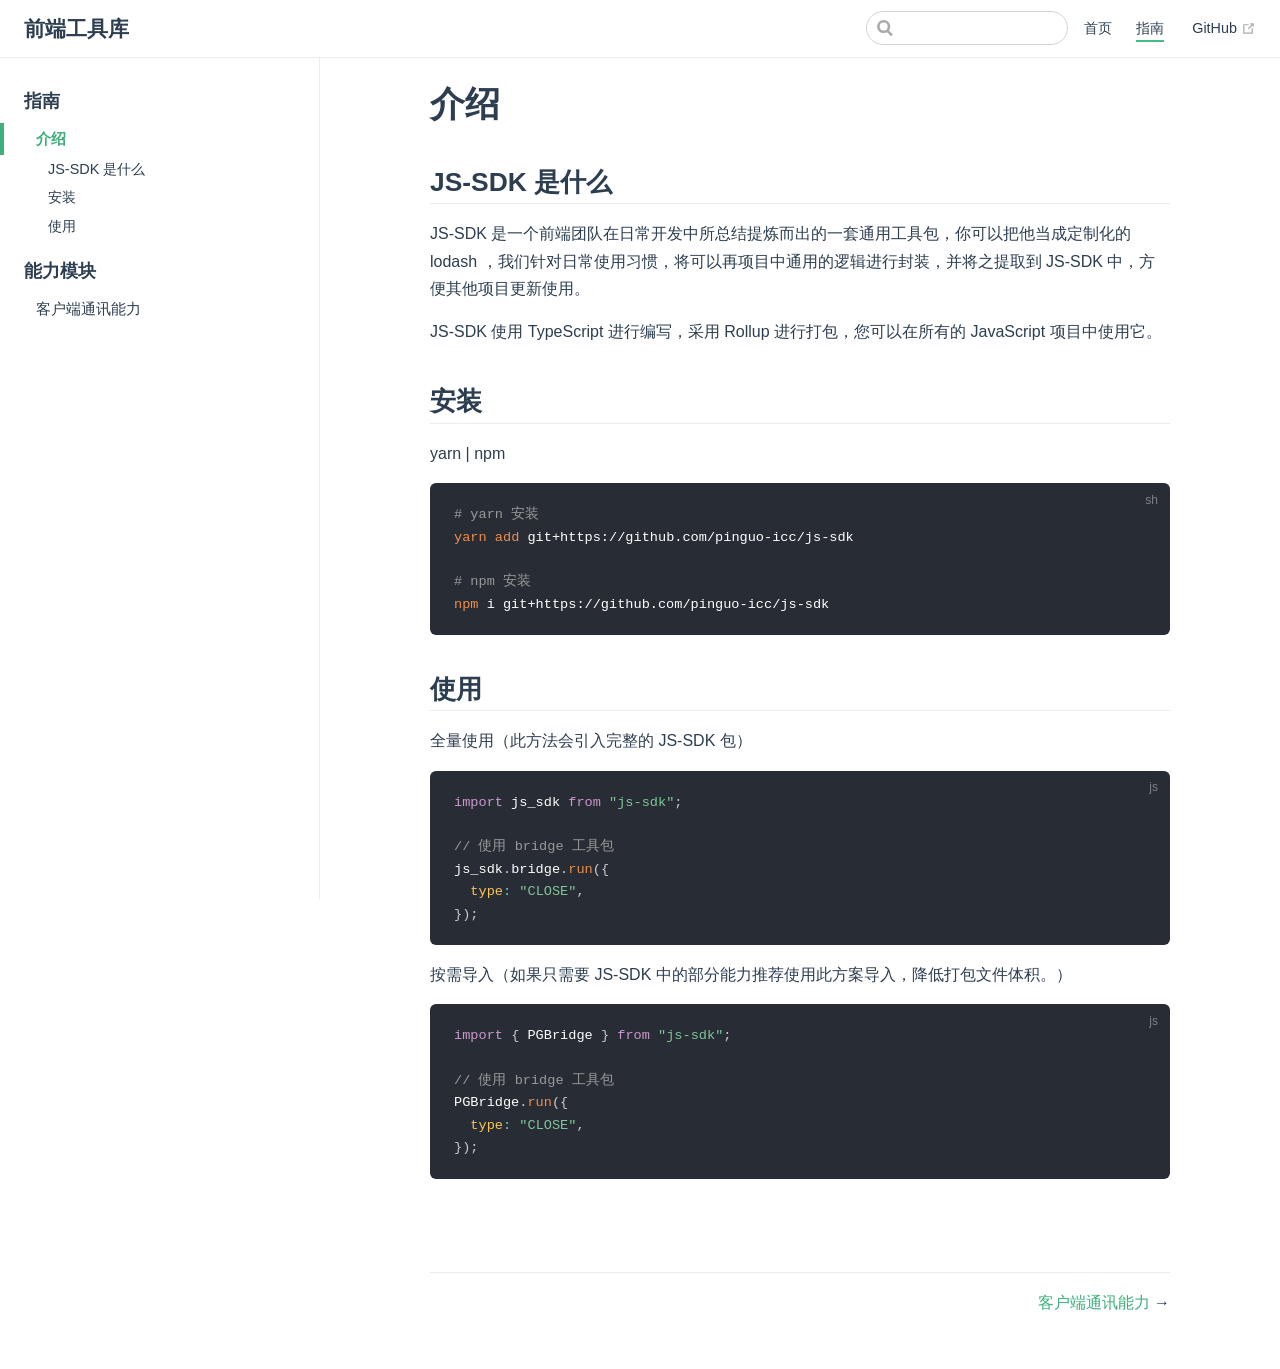
==== guide/index.html @ 949fe6c7 "v2" ====
<!DOCTYPE html>
<html lang="en-US">
  <head>
    <meta charset="utf-8">
    <meta name="viewport" content="width=device-width,initial-scale=1">
    <title>介绍 | 前端工具库</title>
    <meta name="generator" content="VuePress 1.9.9">
    
    <meta name="description" content="JS-SDK">
    
    <link rel="preload" href="/assets/css/0.styles.e8e4f3a3.css" as="style"><link rel="preload" href="/assets/js/app.d464a57c.js" as="script"><link rel="preload" href="/assets/js/2.82c97058.js" as="script"><link rel="preload" href="/assets/js/8.a027ca4c.js" as="script"><link rel="prefetch" href="/assets/js/3.20ebb424.js"><link rel="prefetch" href="/assets/js/4.e17183ed.js"><link rel="prefetch" href="/assets/js/5.d98755ae.js"><link rel="prefetch" href="/assets/js/6.32069b6c.js"><link rel="prefetch" href="/assets/js/7.48373adc.js"><link rel="prefetch" href="/assets/js/9.df35fb5a.js">
    <link rel="stylesheet" href="/assets/css/0.styles.e8e4f3a3.css">
  </head>
  <body>
    <div id="app" data-server-rendered="true"><div class="theme-container"><header class="navbar"><div class="sidebar-button"><svg xmlns="http://www.w3.org/2000/svg" aria-hidden="true" role="img" viewBox="0 0 448 512" class="icon"><path fill="currentColor" d="M436 124H12c-6.627 0-12-5.373-12-12V80c0-6.627 5.373-12 12-12h424c6.627 0 12 5.373 12 12v32c0 6.627-5.373 12-12 12zm0 160H12c-6.627 0-12-5.373-12-12v-32c0-6.627 5.373-12 12-12h424c6.627 0 12 5.373 12 12v32c0 6.627-5.373 12-12 12zm0 160H12c-6.627 0-12-5.373-12-12v-32c0-6.627 5.373-12 12-12h424c6.627 0 12 5.373 12 12v32c0 6.627-5.373 12-12 12z"></path></svg></div> <a href="/" class="home-link router-link-active"><!----> <span class="site-name">前端工具库</span></a> <div class="links"><div class="search-box"><input aria-label="Search" autocomplete="off" spellcheck="false" value=""> <!----></div> <nav class="nav-links can-hide"><div class="nav-item"><a href="/" class="nav-link">
  首页
</a></div><div class="nav-item"><a href="/guide/" aria-current="page" class="nav-link router-link-exact-active router-link-active">
  指南
</a></div> <a href="https://github.com/pinguo-icc/js-sdk" target="_blank" rel="noopener noreferrer" class="repo-link">
    GitHub
    <span><svg xmlns="http://www.w3.org/2000/svg" aria-hidden="true" focusable="false" x="0px" y="0px" viewBox="0 0 100 100" width="15" height="15" class="icon outbound"><path fill="currentColor" d="M18.8,85.1h56l0,0c2.2,0,4-1.8,4-4v-32h-8v28h-48v-48h28v-8h-32l0,0c-2.2,0-4,1.8-4,4v56C14.8,83.3,16.6,85.1,18.8,85.1z"></path> <polygon fill="currentColor" points="45.7,48.7 51.3,54.3 77.2,28.5 77.2,37.2 85.2,37.2 85.2,14.9 62.8,14.9 62.8,22.9 71.5,22.9"></polygon></svg> <span class="sr-only">(opens new window)</span></span></a></nav></div></header> <div class="sidebar-mask"></div> <aside class="sidebar"><nav class="nav-links"><div class="nav-item"><a href="/" class="nav-link">
  首页
</a></div><div class="nav-item"><a href="/guide/" aria-current="page" class="nav-link router-link-exact-active router-link-active">
  指南
</a></div> <a href="https://github.com/pinguo-icc/js-sdk" target="_blank" rel="noopener noreferrer" class="repo-link">
    GitHub
    <span><svg xmlns="http://www.w3.org/2000/svg" aria-hidden="true" focusable="false" x="0px" y="0px" viewBox="0 0 100 100" width="15" height="15" class="icon outbound"><path fill="currentColor" d="M18.8,85.1h56l0,0c2.2,0,4-1.8,4-4v-32h-8v28h-48v-48h28v-8h-32l0,0c-2.2,0-4,1.8-4,4v56C14.8,83.3,16.6,85.1,18.8,85.1z"></path> <polygon fill="currentColor" points="45.7,48.7 51.3,54.3 77.2,28.5 77.2,37.2 85.2,37.2 85.2,14.9 62.8,14.9 62.8,22.9 71.5,22.9"></polygon></svg> <span class="sr-only">(opens new window)</span></span></a></nav>  <ul class="sidebar-links"><li><section class="sidebar-group depth-0"><p class="sidebar-heading open"><span>指南</span> <!----></p> <ul class="sidebar-links sidebar-group-items"><li><a href="/guide/" aria-current="page" class="active sidebar-link">介绍</a><ul class="sidebar-sub-headers"><li class="sidebar-sub-header"><a href="/guide/#js-sdk-是什么" class="sidebar-link">JS-SDK 是什么</a></li><li class="sidebar-sub-header"><a href="/guide/#安装" class="sidebar-link">安装</a></li><li class="sidebar-sub-header"><a href="/guide/#使用" class="sidebar-link">使用</a></li></ul></li></ul></section></li><li><section class="sidebar-group depth-0"><p class="sidebar-heading"><span>能力模块</span> <!----></p> <ul class="sidebar-links sidebar-group-items"><li><a href="/guide/bridge.html" class="sidebar-link">客户端通讯能力</a></li></ul></section></li></ul> </aside> <main class="page"> <div class="theme-default-content content__default"><h1 id="介绍"><a href="#介绍" class="header-anchor">#</a> 介绍</h1> <h2 id="js-sdk-是什么"><a href="#js-sdk-是什么" class="header-anchor">#</a> JS-SDK 是什么</h2> <p>JS-SDK 是一个前端团队在日常开发中所总结提炼而出的一套通用工具包，你可以把他当成定制化的 lodash ，我们针对日常使用习惯，将可以再项目中通用的逻辑进行封装，并将之提取到 JS-SDK 中，方便其他项目更新使用。</p> <p>JS-SDK 使用 TypeScript 进行编写，采用 Rollup 进行打包，您可以在所有的 JavaScript 项目中使用它。</p> <h2 id="安装"><a href="#安装" class="header-anchor">#</a> 安装</h2> <p>yarn | npm</p> <div class="language-bash extra-class"><pre class="language-bash"><code><span class="token comment"># yarn 安装</span>
<span class="token function">yarn</span> <span class="token function">add</span> git+https://github.com/pinguo-icc/js-sdk

<span class="token comment"># npm 安装</span>
<span class="token function">npm</span> i git+https://github.com/pinguo-icc/js-sdk
</code></pre></div><h2 id="使用"><a href="#使用" class="header-anchor">#</a> 使用</h2> <p>全量使用（此方法会引入完整的 JS-SDK 包）</p> <div class="language-javascript extra-class"><pre class="language-javascript"><code><span class="token keyword">import</span> js_sdk <span class="token keyword">from</span> <span class="token string">&quot;js-sdk&quot;</span><span class="token punctuation">;</span>

<span class="token comment">// 使用 bridge 工具包</span>
js_sdk<span class="token punctuation">.</span>bridge<span class="token punctuation">.</span><span class="token function">run</span><span class="token punctuation">(</span><span class="token punctuation">{</span>
  <span class="token literal-property property">type</span><span class="token operator">:</span> <span class="token string">&quot;CLOSE&quot;</span><span class="token punctuation">,</span>
<span class="token punctuation">}</span><span class="token punctuation">)</span><span class="token punctuation">;</span>
</code></pre></div><p>按需导入（如果只需要 JS-SDK 中的部分能力推荐使用此方案导入，降低打包文件体积。）</p> <div class="language-javascript extra-class"><pre class="language-javascript"><code><span class="token keyword">import</span> <span class="token punctuation">{</span> PGBridge <span class="token punctuation">}</span> <span class="token keyword">from</span> <span class="token string">&quot;js-sdk&quot;</span><span class="token punctuation">;</span>

<span class="token comment">// 使用 bridge 工具包</span>
PGBridge<span class="token punctuation">.</span><span class="token function">run</span><span class="token punctuation">(</span><span class="token punctuation">{</span>
  <span class="token literal-property property">type</span><span class="token operator">:</span> <span class="token string">&quot;CLOSE&quot;</span><span class="token punctuation">,</span>
<span class="token punctuation">}</span><span class="token punctuation">)</span><span class="token punctuation">;</span>
</code></pre></div></div> <footer class="page-edit"><!----> <!----></footer> <div class="page-nav"><p class="inner"><!----> <span class="next"><a href="/guide/bridge.html">
        客户端通讯能力
      </a>
      →
    </span></p></div> </main></div><div class="global-ui"></div></div>
    <script src="/assets/js/app.d464a57c.js" defer></script><script src="/assets/js/2.82c97058.js" defer></script><script src="/assets/js/8.a027ca4c.js" defer></script>
  </body>
</html>
---- assets/css/0.styles.e8e4f3a3.css ----
code[class*=language-],pre[class*=language-]{color:#ccc;background:none;font-family:Consolas,Monaco,Andale Mono,Ubuntu Mono,monospace;font-size:1em;text-align:left;white-space:pre;word-spacing:normal;word-break:normal;word-wrap:normal;line-height:1.5;-moz-tab-size:4;-o-tab-size:4;tab-size:4;-webkit-hyphens:none;hyphens:none}pre[class*=language-]{padding:1em;margin:.5em 0;overflow:auto}:not(pre)>code[class*=language-],pre[class*=language-]{background:#2d2d2d}:not(pre)>code[class*=language-]{padding:.1em;border-radius:.3em;white-space:normal}.token.block-comment,.token.cdata,.token.comment,.token.doctype,.token.prolog{color:#999}.token.punctuation{color:#ccc}.token.attr-name,.token.deleted,.token.namespace,.token.tag{color:#e2777a}.token.function-name{color:#6196cc}.token.boolean,.token.function,.token.number{color:#f08d49}.token.class-name,.token.constant,.token.property,.token.symbol{color:#f8c555}.token.atrule,.token.builtin,.token.important,.token.keyword,.token.selector{color:#cc99cd}.token.attr-value,.token.char,.token.regex,.token.string,.token.variable{color:#7ec699}.token.entity,.token.operator,.token.url{color:#67cdcc}.token.bold,.token.important{font-weight:700}.token.italic{font-style:italic}.token.entity{cursor:help}.token.inserted{color:green}.theme-default-content code{color:#476582;padding:.25rem .5rem;margin:0;font-size:.85em;background-color:rgba(27,31,35,.05);border-radius:3px}.theme-default-content code .token.deleted{color:#ec5975}.theme-default-content code .token.inserted{color:#3eaf7c}.theme-default-content pre,.theme-default-content pre[class*=language-]{line-height:1.4;padding:1.25rem 1.5rem;margin:.85rem 0;background-color:#282c34;border-radius:6px;overflow:auto}.theme-default-content pre[class*=language-] code,.theme-default-content pre code{color:#fff;padding:0;background-color:transparent;border-radius:0}div[class*=language-]{position:relative;background-color:#282c34;border-radius:6px}div[class*=language-] .highlight-lines{-webkit-user-select:none;user-select:none;padding-top:1.3rem;position:absolute;top:0;left:0;width:100%;line-height:1.4}div[class*=language-] .highlight-lines .highlighted{background-color:rgba(0,0,0,.66)}div[class*=language-] pre,div[class*=language-] pre[class*=language-]{background:transparent;position:relative;z-index:1}div[class*=language-]:before{position:absolute;z-index:3;top:.8em;right:1em;font-size:.75rem;color:hsla(0,0%,100%,.4)}div[class*=language-]:not(.line-numbers-mode) .line-numbers-wrapper{display:none}div[class*=language-].line-numbers-mode .highlight-lines .highlighted{position:relative}div[class*=language-].line-numbers-mode .highlight-lines .highlighted:before{content:" ";position:absolute;z-index:3;left:0;top:0;display:block;width:3.5rem;height:100%;background-color:rgba(0,0,0,.66)}div[class*=language-].line-numbers-mode pre{padding-left:4.5rem;vertical-align:middle}div[class*=language-].line-numbers-mode .line-numbers-wrapper{position:absolute;top:0;width:3.5rem;text-align:center;color:hsla(0,0%,100%,.3);padding:1.25rem 0;line-height:1.4}div[class*=language-].line-numbers-mode .line-numbers-wrapper br{-webkit-user-select:none;user-select:none}div[class*=language-].line-numbers-mode .line-numbers-wrapper .line-number{position:relative;z-index:4;-webkit-user-select:none;user-select:none;font-size:.85em}div[class*=language-].line-numbers-mode:after{content:"";position:absolute;z-index:2;top:0;left:0;width:3.5rem;height:100%;border-radius:6px 0 0 6px;border-right:1px solid rgba(0,0,0,.66);background-color:#282c34}div[class~=language-js]:before{content:"js"}div[class~=language-ts]:before{content:"ts"}div[class~=language-html]:before{content:"html"}div[class~=language-md]:before{content:"md"}div[class~=language-vue]:before{content:"vue"}div[class~=language-css]:before{content:"css"}div[class~=language-sass]:before{content:"sass"}div[class~=language-scss]:before{content:"scss"}div[class~=language-less]:before{content:"less"}div[class~=language-stylus]:before{content:"stylus"}div[class~=language-go]:before{content:"go"}div[class~=language-java]:before{content:"java"}div[class~=language-c]:before{content:"c"}div[class~=language-sh]:before{content:"sh"}div[class~=language-yaml]:before{content:"yaml"}div[class~=language-py]:before{content:"py"}div[class~=language-docker]:before{content:"docker"}div[class~=language-dockerfile]:before{content:"dockerfile"}div[class~=language-makefile]:before{content:"makefile"}div[class~=language-javascript]:before{content:"js"}div[class~=language-typescript]:before{content:"ts"}div[class~=language-markup]:before{content:"html"}div[class~=language-markdown]:before{content:"md"}div[class~=language-json]:before{content:"json"}div[class~=language-ruby]:before{content:"rb"}div[class~=language-python]:before{content:"py"}div[class~=language-bash]:before{content:"sh"}div[class~=language-php]:before{content:"php"}.custom-block .custom-block-title{font-weight:600;margin-bottom:-.4rem}.custom-block.danger,.custom-block.tip,.custom-block.warning{padding:.1rem 1.5rem;border-left-width:.5rem;border-left-style:solid;margin:1rem 0}.custom-block.tip{background-color:#f3f5f7;border-color:#42b983}.custom-block.warning{background-color:rgba(255,229,100,.3);border-color:#e7c000;color:#6b5900}.custom-block.warning .custom-block-title{color:#b29400}.custom-block.warning a{color:#2c3e50}.custom-block.danger{background-color:#ffe6e6;border-color:#c00;color:#4d0000}.custom-block.danger .custom-block-title{color:#900}.custom-block.danger a{color:#2c3e50}.custom-block.details{display:block;position:relative;border-radius:2px;margin:1.6em 0;padding:1.6em;background-color:#eee}.custom-block.details h4{margin-top:0}.custom-block.details figure:last-child,.custom-block.details p:last-child{margin-bottom:0;padding-bottom:0}.custom-block.details summary{outline:none;cursor:pointer}.arrow{display:inline-block;width:0;height:0}.arrow.up{border-bottom:6px solid #ccc}.arrow.down,.arrow.up{border-left:4px solid transparent;border-right:4px solid transparent}.arrow.down{border-top:6px solid #ccc}.arrow.right{border-left:6px solid #ccc}.arrow.left,.arrow.right{border-top:4px solid transparent;border-bottom:4px solid transparent}.arrow.left{border-right:6px solid #ccc}.theme-default-content:not(.custom){max-width:740px;margin:0 auto;padding:2rem 2.5rem}@media (max-width:959px){.theme-default-content:not(.custom){padding:2rem}}@media (max-width:419px){.theme-default-content:not(.custom){padding:1.5rem}}.table-of-contents .badge{vertical-align:middle}body,html{padding:0;margin:0;background-color:#fff}body{font-family:-apple-system,BlinkMacSystemFont,Segoe UI,Roboto,Oxygen,Ubuntu,Cantarell,Fira Sans,Droid Sans,Helvetica Neue,sans-serif;-webkit-font-smoothing:antialiased;-moz-osx-font-smoothing:grayscale;font-size:16px;color:#2c3e50}.page{padding-left:20rem}.navbar{z-index:20;right:0;height:3.6rem;background-color:#fff;box-sizing:border-box;border-bottom:1px solid #eaecef}.navbar,.sidebar-mask{position:fixed;top:0;left:0}.sidebar-mask{z-index:9;width:100vw;height:100vh;display:none}.sidebar{font-size:16px;background-color:#fff;width:20rem;position:fixed;z-index:10;margin:0;top:3.6rem;left:0;bottom:0;box-sizing:border-box;border-right:1px solid #eaecef;overflow-y:auto}.theme-default-content:not(.custom)>:first-child{margin-top:3.6rem}.theme-default-content:not(.custom) a:hover{text-decoration:underline}.theme-default-content:not(.custom) p.demo{padding:1rem 1.5rem;border:1px solid #ddd;border-radius:4px}.theme-default-content:not(.custom) img{max-width:100%}.theme-default-content.custom{padding:0;margin:0}.theme-default-content.custom img{max-width:100%}a{font-weight:500;text-decoration:none}a,p a code{color:#3eaf7c}p a code{font-weight:400}kbd{background:#eee;border:.15rem solid #ddd;border-bottom:.25rem solid #ddd;border-radius:.15rem;padding:0 .15em}blockquote{font-size:1rem;color:#999;border-left:.2rem solid #dfe2e5;margin:1rem 0;padding:.25rem 0 .25rem 1rem}blockquote>p{margin:0}ol,ul{padding-left:1.2em}strong{font-weight:600}h1,h2,h3,h4,h5,h6{font-weight:600;line-height:1.25}.theme-default-content:not(.custom)>h1,.theme-default-content:not(.custom)>h2,.theme-default-content:not(.custom)>h3,.theme-default-content:not(.custom)>h4,.theme-default-content:not(.custom)>h5,.theme-default-content:not(.custom)>h6{margin-top:-3.1rem;padding-top:4.6rem;margin-bottom:0}.theme-default-content:not(.custom)>h1:first-child,.theme-default-content:not(.custom)>h2:first-child,.theme-default-content:not(.custom)>h3:first-child,.theme-default-content:not(.custom)>h4:first-child,.theme-default-content:not(.custom)>h5:first-child,.theme-default-content:not(.custom)>h6:first-child{margin-top:-1.5rem;margin-bottom:1rem}.theme-default-content:not(.custom)>h1:first-child+.custom-block,.theme-default-content:not(.custom)>h1:first-child+p,.theme-default-content:not(.custom)>h1:first-child+pre,.theme-default-content:not(.custom)>h2:first-child+.custom-block,.theme-default-content:not(.custom)>h2:first-child+p,.theme-default-content:not(.custom)>h2:first-child+pre,.theme-default-content:not(.custom)>h3:first-child+.custom-block,.theme-default-content:not(.custom)>h3:first-child+p,.theme-default-content:not(.custom)>h3:first-child+pre,.theme-default-content:not(.custom)>h4:first-child+.custom-block,.theme-default-content:not(.custom)>h4:first-child+p,.theme-default-content:not(.custom)>h4:first-child+pre,.theme-default-content:not(.custom)>h5:first-child+.custom-block,.theme-default-content:not(.custom)>h5:first-child+p,.theme-default-content:not(.custom)>h5:first-child+pre,.theme-default-content:not(.custom)>h6:first-child+.custom-block,.theme-default-content:not(.custom)>h6:first-child+p,.theme-default-content:not(.custom)>h6:first-child+pre{margin-top:2rem}h1:focus .header-anchor,h1:hover .header-anchor,h2:focus .header-anchor,h2:hover .header-anchor,h3:focus .header-anchor,h3:hover .header-anchor,h4:focus .header-anchor,h4:hover .header-anchor,h5:focus .header-anchor,h5:hover .header-anchor,h6:focus .header-anchor,h6:hover .header-anchor{opacity:1}h1{font-size:2.2rem}h2{font-size:1.65rem;padding-bottom:.3rem;border-bottom:1px solid #eaecef}h3{font-size:1.35rem}a.header-anchor{font-size:.85em;float:left;margin-left:-.87em;padding-right:.23em;margin-top:.125em;-webkit-user-select:none;user-select:none;opacity:0}a.header-anchor:focus,a.header-anchor:hover{text-decoration:none}.line-number,code,kbd{font-family:source-code-pro,Menlo,Monaco,Consolas,Courier New,monospace}ol,p,ul{line-height:1.7}hr{border:0;border-top:1px solid #eaecef}table{border-collapse:collapse;margin:1rem 0;display:block;overflow-x:auto}tr{border-top:1px solid #dfe2e5}tr:nth-child(2n){background-color:#f6f8fa}td,th{border:1px solid #dfe2e5;padding:.6em 1em}.theme-container.sidebar-open .sidebar-mask{display:block}.theme-container.no-navbar .theme-default-content:not(.custom)>h1,.theme-container.no-navbar h2,.theme-container.no-navbar h3,.theme-container.no-navbar h4,.theme-container.no-navbar h5,.theme-container.no-navbar h6{margin-top:1.5rem;padding-top:0}.theme-container.no-navbar .sidebar{top:0}@media (min-width:720px){.theme-container.no-sidebar .sidebar{display:none}.theme-container.no-sidebar .page{padding-left:0}}@media (max-width:959px){.sidebar{font-size:15px;width:16.4rem}.page{padding-left:16.4rem}}@media (max-width:719px){.sidebar{top:0;padding-top:3.6rem;transform:translateX(-100%);transition:transform .2s ease}.page{padding-left:0}.theme-container.sidebar-open .sidebar{transform:translateX(0)}.theme-container.no-navbar .sidebar{padding-top:0}}@media (max-width:419px){h1{font-size:1.9rem}.theme-default-content div[class*=language-]{margin:.85rem -1.5rem;border-radius:0}}#nprogress{pointer-events:none}#nprogress .bar{background:#3eaf7c;position:fixed;z-index:1031;top:0;left:0;width:100%;height:2px}#nprogress .peg{display:block;position:absolute;right:0;width:100px;height:100%;box-shadow:0 0 10px #3eaf7c,0 0 5px #3eaf7c;opacity:1;transform:rotate(3deg) translateY(-4px)}#nprogress .spinner{display:block;position:fixed;z-index:1031;top:15px;right:15px}#nprogress .spinner-icon{width:18px;height:18px;box-sizing:border-box;border-color:#3eaf7c transparent transparent #3eaf7c;border-style:solid;border-width:2px;border-radius:50%;animation:nprogress-spinner .4s linear infinite}.nprogress-custom-parent{overflow:hidden;position:relative}.nprogress-custom-parent #nprogress .bar,.nprogress-custom-parent #nprogress .spinner{position:absolute}@keyframes nprogress-spinner{0%{transform:rotate(0deg)}to{transform:rotate(1turn)}}.icon.outbound{color:#aaa;display:inline-block;vertical-align:middle;position:relative;top:-1px}.sr-only{position:absolute;width:1px;height:1px;padding:0;margin:-1px;overflow:hidden;clip:rect(0,0,0,0);white-space:nowrap;border-width:0}.home{padding:3.6rem 2rem 0;max-width:960px;margin:0 auto;display:block}.home .hero{text-align:center}.home .hero img{max-width:100%;max-height:280px;display:block;margin:3rem auto 1.5rem}.home .hero h1{font-size:3rem}.home .hero .action,.home .hero .description,.home .hero h1{margin:1.8rem auto}.home .hero .description{max-width:35rem;font-size:1.6rem;line-height:1.3;color:#6a8bad}.home .hero .action-button{display:inline-block;font-size:1.2rem;color:#fff;background-color:#3eaf7c;padding:.8rem 1.6rem;border-radius:4px;transition:background-color .1s ease;box-sizing:border-box;border-bottom:1px solid #389d70}.home .hero .action-button:hover{background-color:#4abf8a}.home .features{border-top:1px solid #eaecef;padding:1.2rem 0;margin-top:2.5rem;display:flex;flex-wrap:wrap;align-items:flex-start;align-content:stretch;justify-content:space-between}.home .feature{flex-grow:1;flex-basis:30%;max-width:30%}.home .feature h2{font-size:1.4rem;font-weight:500;border-bottom:none;padding-bottom:0;color:#3a5169}.home .feature p{color:#4e6e8e}.home .footer{padding:2.5rem;border-top:1px solid #eaecef;text-align:center;color:#4e6e8e}@media (max-width:719px){.home .features{flex-direction:column}.home .feature{max-width:100%;padding:0 2.5rem}}@media (max-width:419px){.home{padding-left:1.5rem;padding-right:1.5rem}.home .hero img{max-height:210px;margin:2rem auto 1.2rem}.home .hero h1{font-size:2rem}.home .hero .action,.home .hero .description,.home .hero h1{margin:1.2rem auto}.home .hero .description{font-size:1.2rem}.home .hero .action-button{font-size:1rem;padding:.6rem 1.2rem}.home .feature h2{font-size:1.25rem}}.search-box{display:inline-block;position:relative;margin-right:1rem}.search-box input{cursor:text;width:10rem;height:2rem;color:#4e6e8e;display:inline-block;border:1px solid #cfd4db;border-radius:2rem;font-size:.9rem;line-height:2rem;padding:0 .5rem 0 2rem;outline:none;transition:all .2s ease;background:#fff url(/assets/img/search.83621669.svg) .6rem .5rem no-repeat;background-size:1rem}.search-box input:focus{cursor:auto;border-color:#3eaf7c}.search-box .suggestions{background:#fff;width:20rem;position:absolute;top:2rem;border:1px solid #cfd4db;border-radius:6px;padding:.4rem;list-style-type:none}.search-box .suggestions.align-right{right:0}.search-box .suggestion{line-height:1.4;padding:.4rem .6rem;border-radius:4px;cursor:pointer}.search-box .suggestion a{white-space:normal;color:#5d82a6}.search-box .suggestion a .page-title{font-weight:600}.search-box .suggestion a .header{font-size:.9em;margin-left:.25em}.search-box .suggestion.focused{background-color:#f3f4f5}.search-box .suggestion.focused a{color:#3eaf7c}@media (max-width:959px){.search-box input{cursor:pointer;width:0;border-color:transparent;position:relative}.search-box input:focus{cursor:text;left:0;width:10rem}}@media (-ms-high-contrast:none){.search-box input{height:2rem}}@media (max-width:959px) and (min-width:719px){.search-box .suggestions{left:0}}@media (max-width:719px){.search-box{margin-right:0}.search-box input{left:1rem}.search-box .suggestions{right:0}}@media (max-width:419px){.search-box .suggestions{width:calc(100vw - 4rem)}.search-box input:focus{width:8rem}}.sidebar-button{cursor:pointer;display:none;width:1.25rem;height:1.25rem;position:absolute;padding:.6rem;top:.6rem;left:1rem}.sidebar-button .icon{display:block;width:1.25rem;height:1.25rem}@media (max-width:719px){.sidebar-button{display:block}}.dropdown-enter,.dropdown-leave-to{height:0!important}.dropdown-wrapper{cursor:pointer}.dropdown-wrapper .dropdown-title,.dropdown-wrapper .mobile-dropdown-title{display:block;font-size:.9rem;font-family:inherit;cursor:inherit;padding:inherit;line-height:1.4rem;background:transparent;border:none;font-weight:500;color:#2c3e50}.dropdown-wrapper .dropdown-title:hover,.dropdown-wrapper .mobile-dropdown-title:hover{border-color:transparent}.dropdown-wrapper .dropdown-title .arrow,.dropdown-wrapper .mobile-dropdown-title .arrow{vertical-align:middle;margin-top:-1px;margin-left:.4rem}.dropdown-wrapper .mobile-dropdown-title{display:none;font-weight:600}.dropdown-wrapper .mobile-dropdown-title font-size inherit:hover{color:#3eaf7c}.dropdown-wrapper .nav-dropdown .dropdown-item{color:inherit;line-height:1.7rem}.dropdown-wrapper .nav-dropdown .dropdown-item h4{margin:.45rem 0 0;border-top:1px solid #eee;padding:1rem 1.5rem .45rem 1.25rem}.dropdown-wrapper .nav-dropdown .dropdown-item .dropdown-subitem-wrapper{padding:0;list-style:none}.dropdown-wrapper .nav-dropdown .dropdown-item .dropdown-subitem-wrapper .dropdown-subitem{font-size:.9em}.dropdown-wrapper .nav-dropdown .dropdown-item a{display:block;line-height:1.7rem;position:relative;border-bottom:none;font-weight:400;margin-bottom:0;padding:0 1.5rem 0 1.25rem}.dropdown-wrapper .nav-dropdown .dropdown-item a.router-link-active,.dropdown-wrapper .nav-dropdown .dropdown-item a:hover{color:#3eaf7c}.dropdown-wrapper .nav-dropdown .dropdown-item a.router-link-active:after{content:"";width:0;height:0;border-left:5px solid #3eaf7c;border-top:3px solid transparent;border-bottom:3px solid transparent;position:absolute;top:calc(50% - 2px);left:9px}.dropdown-wrapper .nav-dropdown .dropdown-item:first-child h4{margin-top:0;padding-top:0;border-top:0}@media (max-width:719px){.dropdown-wrapper.open .dropdown-title{margin-bottom:.5rem}.dropdown-wrapper .dropdown-title{display:none}.dropdown-wrapper .mobile-dropdown-title{display:block}.dropdown-wrapper .nav-dropdown{transition:height .1s ease-out;overflow:hidden}.dropdown-wrapper .nav-dropdown .dropdown-item h4{border-top:0;margin-top:0;padding-top:0}.dropdown-wrapper .nav-dropdown .dropdown-item>a,.dropdown-wrapper .nav-dropdown .dropdown-item h4{font-size:15px;line-height:2rem}.dropdown-wrapper .nav-dropdown .dropdown-item .dropdown-subitem{font-size:14px;padding-left:1rem}}@media (min-width:719px){.dropdown-wrapper{height:1.8rem}.dropdown-wrapper.open .nav-dropdown,.dropdown-wrapper:hover .nav-dropdown{display:block!important}.dropdown-wrapper .nav-dropdown{display:none;height:auto!important;box-sizing:border-box;max-height:calc(100vh - 2.7rem);overflow-y:auto;position:absolute;top:100%;right:0;background-color:#fff;padding:.6rem 0;border:1px solid;border-color:#ddd #ddd #ccc;text-align:left;border-radius:.25rem;white-space:nowrap;margin:0}}.nav-links{display:inline-block}.nav-links a{line-height:1.4rem;color:inherit}.nav-links a.router-link-active,.nav-links a:hover{color:#3eaf7c}.nav-links .nav-item{position:relative;display:inline-block;margin-left:1.5rem;line-height:2rem}.nav-links .nav-item:first-child{margin-left:0}.nav-links .repo-link{margin-left:1.5rem}@media (max-width:719px){.nav-links .nav-item,.nav-links .repo-link{margin-left:0}}@media (min-width:719px){.nav-links a.router-link-active,.nav-links a:hover{color:#2c3e50}.nav-item>a:not(.external).router-link-active,.nav-item>a:not(.external):hover{margin-bottom:-2px;border-bottom:2px solid #46bd87}}.navbar{padding:.7rem 1.5rem;line-height:2.2rem}.navbar a,.navbar img,.navbar span{display:inline-block}.navbar .logo{height:2.2rem;min-width:2.2rem;margin-right:.8rem;vertical-align:top}.navbar .site-name{font-size:1.3rem;font-weight:600;color:#2c3e50;position:relative}.navbar .links{padding-left:1.5rem;box-sizing:border-box;background-color:#fff;white-space:nowrap;font-size:.9rem;position:absolute;right:1.5rem;top:.7rem;display:flex}.navbar .links .search-box{flex:0 0 auto;vertical-align:top}@media (max-width:719px){.navbar{padding-left:4rem}.navbar .can-hide{display:none}.navbar .links{padding-left:1.5rem}.navbar .site-name{width:calc(100vw - 9.4rem);overflow:hidden;white-space:nowrap;text-overflow:ellipsis}}.page-edit{max-width:740px;margin:0 auto;padding:2rem 2.5rem}@media (max-width:959px){.page-edit{padding:2rem}}@media (max-width:419px){.page-edit{padding:1.5rem}}.page-edit{padding-top:1rem;padding-bottom:1rem;overflow:auto}.page-edit .edit-link{display:inline-block}.page-edit .edit-link a{color:#4e6e8e;margin-right:.25rem}.page-edit .last-updated{float:right;font-size:.9em}.page-edit .last-updated .prefix{font-weight:500;color:#4e6e8e}.page-edit .last-updated .time{font-weight:400;color:#767676}@media (max-width:719px){.page-edit .edit-link{margin-bottom:.5rem}.page-edit .last-updated{font-size:.8em;float:none;text-align:left}}.page-nav{max-width:740px;margin:0 auto;padding:2rem 2.5rem}@media (max-width:959px){.page-nav{padding:2rem}}@media (max-width:419px){.page-nav{padding:1.5rem}}.page-nav{padding-top:1rem;padding-bottom:0}.page-nav .inner{min-height:2rem;margin-top:0;border-top:1px solid #eaecef;padding-top:1rem;overflow:auto}.page-nav .next{float:right}.page{padding-bottom:2rem;display:block}.sidebar-group .sidebar-group{padding-left:.5em}.sidebar-group:not(.collapsable) .sidebar-heading:not(.clickable){cursor:auto;color:inherit}.sidebar-group.is-sub-group{padding-left:0}.sidebar-group.is-sub-group>.sidebar-heading{font-size:.95em;line-height:1.4;font-weight:400;padding-left:2rem}.sidebar-group.is-sub-group>.sidebar-heading:not(.clickable){opacity:.5}.sidebar-group.is-sub-group>.sidebar-group-items{padding-left:1rem}.sidebar-group.is-sub-group>.sidebar-group-items>li>.sidebar-link{font-size:.95em;border-left:none}.sidebar-group.depth-2>.sidebar-heading{border-left:none}.sidebar-heading{color:#2c3e50;transition:color .15s ease;cursor:pointer;font-size:1.1em;font-weight:700;padding:.35rem 1.5rem .35rem 1.25rem;width:100%;box-sizing:border-box;margin:0;border-left:.25rem solid transparent}.sidebar-heading.open,.sidebar-heading:hover{color:inherit}.sidebar-heading .arrow{position:relative;top:-.12em;left:.5em}.sidebar-heading.clickable.active{font-weight:600;color:#3eaf7c;border-left-color:#3eaf7c}.sidebar-heading.clickable:hover{color:#3eaf7c}.sidebar-group-items{transition:height .1s ease-out;font-size:.95em;overflow:hidden}.sidebar .sidebar-sub-headers{padding-left:1rem;font-size:.95em}a.sidebar-link{font-size:1em;font-weight:400;display:inline-block;color:#2c3e50;border-left:.25rem solid transparent;padding:.35rem 1rem .35rem 1.25rem;line-height:1.4;width:100%;box-sizing:border-box}a.sidebar-link:hover{color:#3eaf7c}a.sidebar-link.active{font-weight:600;color:#3eaf7c;border-left-color:#3eaf7c}.sidebar-group a.sidebar-link{padding-left:2rem}.sidebar-sub-headers a.sidebar-link{padding-top:.25rem;padding-bottom:.25rem;border-left:none}.sidebar-sub-headers a.sidebar-link.active{font-weight:500}.sidebar ul{padding:0;margin:0;list-style-type:none}.sidebar a{display:inline-block}.sidebar .nav-links{display:none;border-bottom:1px solid #eaecef;padding:.5rem 0 .75rem}.sidebar .nav-links a{font-weight:600}.sidebar .nav-links .nav-item,.sidebar .nav-links .repo-link{display:block;line-height:1.25rem;font-size:1.1em;padding:.5rem 0 .5rem 1.5rem}.sidebar>.sidebar-links{padding:1.5rem 0}.sidebar>.sidebar-links>li>a.sidebar-link{font-size:1.1em;line-height:1.7;font-weight:700}.sidebar>.sidebar-links>li:not(:first-child){margin-top:.75rem}@media (max-width:719px){.sidebar .nav-links{display:block}.sidebar .nav-links .dropdown-wrapper .nav-dropdown .dropdown-item a.router-link-active:after{top:calc(1rem - 2px)}.sidebar>.sidebar-links{padding:1rem 0}}.badge[data-v-15b7b770]{display:inline-block;font-size:14px;height:18px;line-height:18px;border-radius:3px;padding:0 6px;color:#fff}.badge.green[data-v-15b7b770],.badge.tip[data-v-15b7b770],.badge[data-v-15b7b770]{background-color:#42b983}.badge.error[data-v-15b7b770]{background-color:#da5961}.badge.warn[data-v-15b7b770],.badge.warning[data-v-15b7b770],.badge.yellow[data-v-15b7b770]{background-color:#e7c000}.badge+.badge[data-v-15b7b770]{margin-left:5px}.theme-code-block[data-v-759a7d02]{display:none}.theme-code-block__active[data-v-759a7d02]{display:block}.theme-code-block>pre[data-v-759a7d02]{background-color:orange}.theme-code-group__nav[data-v-deefee04]{margin-bottom:-35px;background-color:#282c34;padding-bottom:22px;border-top-left-radius:6px;border-top-right-radius:6px;padding-left:10px;padding-top:10px}.theme-code-group__ul[data-v-deefee04]{margin:auto 0;padding-left:0;display:inline-flex;list-style:none}.theme-code-group__nav-tab[data-v-deefee04]{border:0;padding:5px;cursor:pointer;background-color:transparent;font-size:.85em;line-height:1.4;color:hsla(0,0%,100%,.9);font-weight:600}.theme-code-group__nav-tab-active[data-v-deefee04]{border-bottom:1px solid #42b983}.pre-blank[data-v-deefee04]{color:#42b983}
---- assets/css/0.styles.e8e4f3a3.css ----
code[class*=language-],pre[class*=language-]{color:#ccc;background:none;font-family:Consolas,Monaco,Andale Mono,Ubuntu Mono,monospace;font-size:1em;text-align:left;white-space:pre;word-spacing:normal;word-break:normal;word-wrap:normal;line-height:1.5;-moz-tab-size:4;-o-tab-size:4;tab-size:4;-webkit-hyphens:none;hyphens:none}pre[class*=language-]{padding:1em;margin:.5em 0;overflow:auto}:not(pre)>code[class*=language-],pre[class*=language-]{background:#2d2d2d}:not(pre)>code[class*=language-]{padding:.1em;border-radius:.3em;white-space:normal}.token.block-comment,.token.cdata,.token.comment,.token.doctype,.token.prolog{color:#999}.token.punctuation{color:#ccc}.token.attr-name,.token.deleted,.token.namespace,.token.tag{color:#e2777a}.token.function-name{color:#6196cc}.token.boolean,.token.function,.token.number{color:#f08d49}.token.class-name,.token.constant,.token.property,.token.symbol{color:#f8c555}.token.atrule,.token.builtin,.token.important,.token.keyword,.token.selector{color:#cc99cd}.token.attr-value,.token.char,.token.regex,.token.string,.token.variable{color:#7ec699}.token.entity,.token.operator,.token.url{color:#67cdcc}.token.bold,.token.important{font-weight:700}.token.italic{font-style:italic}.token.entity{cursor:help}.token.inserted{color:green}.theme-default-content code{color:#476582;padding:.25rem .5rem;margin:0;font-size:.85em;background-color:rgba(27,31,35,.05);border-radius:3px}.theme-default-content code .token.deleted{color:#ec5975}.theme-default-content code .token.inserted{color:#3eaf7c}.theme-default-content pre,.theme-default-content pre[class*=language-]{line-height:1.4;padding:1.25rem 1.5rem;margin:.85rem 0;background-color:#282c34;border-radius:6px;overflow:auto}.theme-default-content pre[class*=language-] code,.theme-default-content pre code{color:#fff;padding:0;background-color:transparent;border-radius:0}div[class*=language-]{position:relative;background-color:#282c34;border-radius:6px}div[class*=language-] .highlight-lines{-webkit-user-select:none;user-select:none;padding-top:1.3rem;position:absolute;top:0;left:0;width:100%;line-height:1.4}div[class*=language-] .highlight-lines .highlighted{background-color:rgba(0,0,0,.66)}div[class*=language-] pre,div[class*=language-] pre[class*=language-]{background:transparent;position:relative;z-index:1}div[class*=language-]:before{position:absolute;z-index:3;top:.8em;right:1em;font-size:.75rem;color:hsla(0,0%,100%,.4)}div[class*=language-]:not(.line-numbers-mode) .line-numbers-wrapper{display:none}div[class*=language-].line-numbers-mode .highlight-lines .highlighted{position:relative}div[class*=language-].line-numbers-mode .highlight-lines .highlighted:before{content:" ";position:absolute;z-index:3;left:0;top:0;display:block;width:3.5rem;height:100%;background-color:rgba(0,0,0,.66)}div[class*=language-].line-numbers-mode pre{padding-left:4.5rem;vertical-align:middle}div[class*=language-].line-numbers-mode .line-numbers-wrapper{position:absolute;top:0;width:3.5rem;text-align:center;color:hsla(0,0%,100%,.3);padding:1.25rem 0;line-height:1.4}div[class*=language-].line-numbers-mode .line-numbers-wrapper br{-webkit-user-select:none;user-select:none}div[class*=language-].line-numbers-mode .line-numbers-wrapper .line-number{position:relative;z-index:4;-webkit-user-select:none;user-select:none;font-size:.85em}div[class*=language-].line-numbers-mode:after{content:"";position:absolute;z-index:2;top:0;left:0;width:3.5rem;height:100%;border-radius:6px 0 0 6px;border-right:1px solid rgba(0,0,0,.66);background-color:#282c34}div[class~=language-js]:before{content:"js"}div[class~=language-ts]:before{content:"ts"}div[class~=language-html]:before{content:"html"}div[class~=language-md]:before{content:"md"}div[class~=language-vue]:before{content:"vue"}div[class~=language-css]:before{content:"css"}div[class~=language-sass]:before{content:"sass"}div[class~=language-scss]:before{content:"scss"}div[class~=language-less]:before{content:"less"}div[class~=language-stylus]:before{content:"stylus"}div[class~=language-go]:before{content:"go"}div[class~=language-java]:before{content:"java"}div[class~=language-c]:before{content:"c"}div[class~=language-sh]:before{content:"sh"}div[class~=language-yaml]:before{content:"yaml"}div[class~=language-py]:before{content:"py"}div[class~=language-docker]:before{content:"docker"}div[class~=language-dockerfile]:before{content:"dockerfile"}div[class~=language-makefile]:before{content:"makefile"}div[class~=language-javascript]:before{content:"js"}div[class~=language-typescript]:before{content:"ts"}div[class~=language-markup]:before{content:"html"}div[class~=language-markdown]:before{content:"md"}div[class~=language-json]:before{content:"json"}div[class~=language-ruby]:before{content:"rb"}div[class~=language-python]:before{content:"py"}div[class~=language-bash]:before{content:"sh"}div[class~=language-php]:before{content:"php"}.custom-block .custom-block-title{font-weight:600;margin-bottom:-.4rem}.custom-block.danger,.custom-block.tip,.custom-block.warning{padding:.1rem 1.5rem;border-left-width:.5rem;border-left-style:solid;margin:1rem 0}.custom-block.tip{background-color:#f3f5f7;border-color:#42b983}.custom-block.warning{background-color:rgba(255,229,100,.3);border-color:#e7c000;color:#6b5900}.custom-block.warning .custom-block-title{color:#b29400}.custom-block.warning a{color:#2c3e50}.custom-block.danger{background-color:#ffe6e6;border-color:#c00;color:#4d0000}.custom-block.danger .custom-block-title{color:#900}.custom-block.danger a{color:#2c3e50}.custom-block.details{display:block;position:relative;border-radius:2px;margin:1.6em 0;padding:1.6em;background-color:#eee}.custom-block.details h4{margin-top:0}.custom-block.details figure:last-child,.custom-block.details p:last-child{margin-bottom:0;padding-bottom:0}.custom-block.details summary{outline:none;cursor:pointer}.arrow{display:inline-block;width:0;height:0}.arrow.up{border-bottom:6px solid #ccc}.arrow.down,.arrow.up{border-left:4px solid transparent;border-right:4px solid transparent}.arrow.down{border-top:6px solid #ccc}.arrow.right{border-left:6px solid #ccc}.arrow.left,.arrow.right{border-top:4px solid transparent;border-bottom:4px solid transparent}.arrow.left{border-right:6px solid #ccc}.theme-default-content:not(.custom){max-width:740px;margin:0 auto;padding:2rem 2.5rem}@media (max-width:959px){.theme-default-content:not(.custom){padding:2rem}}@media (max-width:419px){.theme-default-content:not(.custom){padding:1.5rem}}.table-of-contents .badge{vertical-align:middle}body,html{padding:0;margin:0;background-color:#fff}body{font-family:-apple-system,BlinkMacSystemFont,Segoe UI,Roboto,Oxygen,Ubuntu,Cantarell,Fira Sans,Droid Sans,Helvetica Neue,sans-serif;-webkit-font-smoothing:antialiased;-moz-osx-font-smoothing:grayscale;font-size:16px;color:#2c3e50}.page{padding-left:20rem}.navbar{z-index:20;right:0;height:3.6rem;background-color:#fff;box-sizing:border-box;border-bottom:1px solid #eaecef}.navbar,.sidebar-mask{position:fixed;top:0;left:0}.sidebar-mask{z-index:9;width:100vw;height:100vh;display:none}.sidebar{font-size:16px;background-color:#fff;width:20rem;position:fixed;z-index:10;margin:0;top:3.6rem;left:0;bottom:0;box-sizing:border-box;border-right:1px solid #eaecef;overflow-y:auto}.theme-default-content:not(.custom)>:first-child{margin-top:3.6rem}.theme-default-content:not(.custom) a:hover{text-decoration:underline}.theme-default-content:not(.custom) p.demo{padding:1rem 1.5rem;border:1px solid #ddd;border-radius:4px}.theme-default-content:not(.custom) img{max-width:100%}.theme-default-content.custom{padding:0;margin:0}.theme-default-content.custom img{max-width:100%}a{font-weight:500;text-decoration:none}a,p a code{color:#3eaf7c}p a code{font-weight:400}kbd{background:#eee;border:.15rem solid #ddd;border-bottom:.25rem solid #ddd;border-radius:.15rem;padding:0 .15em}blockquote{font-size:1rem;color:#999;border-left:.2rem solid #dfe2e5;margin:1rem 0;padding:.25rem 0 .25rem 1rem}blockquote>p{margin:0}ol,ul{padding-left:1.2em}strong{font-weight:600}h1,h2,h3,h4,h5,h6{font-weight:600;line-height:1.25}.theme-default-content:not(.custom)>h1,.theme-default-content:not(.custom)>h2,.theme-default-content:not(.custom)>h3,.theme-default-content:not(.custom)>h4,.theme-default-content:not(.custom)>h5,.theme-default-content:not(.custom)>h6{margin-top:-3.1rem;padding-top:4.6rem;margin-bottom:0}.theme-default-content:not(.custom)>h1:first-child,.theme-default-content:not(.custom)>h2:first-child,.theme-default-content:not(.custom)>h3:first-child,.theme-default-content:not(.custom)>h4:first-child,.theme-default-content:not(.custom)>h5:first-child,.theme-default-content:not(.custom)>h6:first-child{margin-top:-1.5rem;margin-bottom:1rem}.theme-default-content:not(.custom)>h1:first-child+.custom-block,.theme-default-content:not(.custom)>h1:first-child+p,.theme-default-content:not(.custom)>h1:first-child+pre,.theme-default-content:not(.custom)>h2:first-child+.custom-block,.theme-default-content:not(.custom)>h2:first-child+p,.theme-default-content:not(.custom)>h2:first-child+pre,.theme-default-content:not(.custom)>h3:first-child+.custom-block,.theme-default-content:not(.custom)>h3:first-child+p,.theme-default-content:not(.custom)>h3:first-child+pre,.theme-default-content:not(.custom)>h4:first-child+.custom-block,.theme-default-content:not(.custom)>h4:first-child+p,.theme-default-content:not(.custom)>h4:first-child+pre,.theme-default-content:not(.custom)>h5:first-child+.custom-block,.theme-default-content:not(.custom)>h5:first-child+p,.theme-default-content:not(.custom)>h5:first-child+pre,.theme-default-content:not(.custom)>h6:first-child+.custom-block,.theme-default-content:not(.custom)>h6:first-child+p,.theme-default-content:not(.custom)>h6:first-child+pre{margin-top:2rem}h1:focus .header-anchor,h1:hover .header-anchor,h2:focus .header-anchor,h2:hover .header-anchor,h3:focus .header-anchor,h3:hover .header-anchor,h4:focus .header-anchor,h4:hover .header-anchor,h5:focus .header-anchor,h5:hover .header-anchor,h6:focus .header-anchor,h6:hover .header-anchor{opacity:1}h1{font-size:2.2rem}h2{font-size:1.65rem;padding-bottom:.3rem;border-bottom:1px solid #eaecef}h3{font-size:1.35rem}a.header-anchor{font-size:.85em;float:left;margin-left:-.87em;padding-right:.23em;margin-top:.125em;-webkit-user-select:none;user-select:none;opacity:0}a.header-anchor:focus,a.header-anchor:hover{text-decoration:none}.line-number,code,kbd{font-family:source-code-pro,Menlo,Monaco,Consolas,Courier New,monospace}ol,p,ul{line-height:1.7}hr{border:0;border-top:1px solid #eaecef}table{border-collapse:collapse;margin:1rem 0;display:block;overflow-x:auto}tr{border-top:1px solid #dfe2e5}tr:nth-child(2n){background-color:#f6f8fa}td,th{border:1px solid #dfe2e5;padding:.6em 1em}.theme-container.sidebar-open .sidebar-mask{display:block}.theme-container.no-navbar .theme-default-content:not(.custom)>h1,.theme-container.no-navbar h2,.theme-container.no-navbar h3,.theme-container.no-navbar h4,.theme-container.no-navbar h5,.theme-container.no-navbar h6{margin-top:1.5rem;padding-top:0}.theme-container.no-navbar .sidebar{top:0}@media (min-width:720px){.theme-container.no-sidebar .sidebar{display:none}.theme-container.no-sidebar .page{padding-left:0}}@media (max-width:959px){.sidebar{font-size:15px;width:16.4rem}.page{padding-left:16.4rem}}@media (max-width:719px){.sidebar{top:0;padding-top:3.6rem;transform:translateX(-100%);transition:transform .2s ease}.page{padding-left:0}.theme-container.sidebar-open .sidebar{transform:translateX(0)}.theme-container.no-navbar .sidebar{padding-top:0}}@media (max-width:419px){h1{font-size:1.9rem}.theme-default-content div[class*=language-]{margin:.85rem -1.5rem;border-radius:0}}#nprogress{pointer-events:none}#nprogress .bar{background:#3eaf7c;position:fixed;z-index:1031;top:0;left:0;width:100%;height:2px}#nprogress .peg{display:block;position:absolute;right:0;width:100px;height:100%;box-shadow:0 0 10px #3eaf7c,0 0 5px #3eaf7c;opacity:1;transform:rotate(3deg) translateY(-4px)}#nprogress .spinner{display:block;position:fixed;z-index:1031;top:15px;right:15px}#nprogress .spinner-icon{width:18px;height:18px;box-sizing:border-box;border-color:#3eaf7c transparent transparent #3eaf7c;border-style:solid;border-width:2px;border-radius:50%;animation:nprogress-spinner .4s linear infinite}.nprogress-custom-parent{overflow:hidden;position:relative}.nprogress-custom-parent #nprogress .bar,.nprogress-custom-parent #nprogress .spinner{position:absolute}@keyframes nprogress-spinner{0%{transform:rotate(0deg)}to{transform:rotate(1turn)}}.icon.outbound{color:#aaa;display:inline-block;vertical-align:middle;position:relative;top:-1px}.sr-only{position:absolute;width:1px;height:1px;padding:0;margin:-1px;overflow:hidden;clip:rect(0,0,0,0);white-space:nowrap;border-width:0}.home{padding:3.6rem 2rem 0;max-width:960px;margin:0 auto;display:block}.home .hero{text-align:center}.home .hero img{max-width:100%;max-height:280px;display:block;margin:3rem auto 1.5rem}.home .hero h1{font-size:3rem}.home .hero .action,.home .hero .description,.home .hero h1{margin:1.8rem auto}.home .hero .description{max-width:35rem;font-size:1.6rem;line-height:1.3;color:#6a8bad}.home .hero .action-button{display:inline-block;font-size:1.2rem;color:#fff;background-color:#3eaf7c;padding:.8rem 1.6rem;border-radius:4px;transition:background-color .1s ease;box-sizing:border-box;border-bottom:1px solid #389d70}.home .hero .action-button:hover{background-color:#4abf8a}.home .features{border-top:1px solid #eaecef;padding:1.2rem 0;margin-top:2.5rem;display:flex;flex-wrap:wrap;align-items:flex-start;align-content:stretch;justify-content:space-between}.home .feature{flex-grow:1;flex-basis:30%;max-width:30%}.home .feature h2{font-size:1.4rem;font-weight:500;border-bottom:none;padding-bottom:0;color:#3a5169}.home .feature p{color:#4e6e8e}.home .footer{padding:2.5rem;border-top:1px solid #eaecef;text-align:center;color:#4e6e8e}@media (max-width:719px){.home .features{flex-direction:column}.home .feature{max-width:100%;padding:0 2.5rem}}@media (max-width:419px){.home{padding-left:1.5rem;padding-right:1.5rem}.home .hero img{max-height:210px;margin:2rem auto 1.2rem}.home .hero h1{font-size:2rem}.home .hero .action,.home .hero .description,.home .hero h1{margin:1.2rem auto}.home .hero .description{font-size:1.2rem}.home .hero .action-button{font-size:1rem;padding:.6rem 1.2rem}.home .feature h2{font-size:1.25rem}}.search-box{display:inline-block;position:relative;margin-right:1rem}.search-box input{cursor:text;width:10rem;height:2rem;color:#4e6e8e;display:inline-block;border:1px solid #cfd4db;border-radius:2rem;font-size:.9rem;line-height:2rem;padding:0 .5rem 0 2rem;outline:none;transition:all .2s ease;background:#fff url(/assets/img/search.83621669.svg) .6rem .5rem no-repeat;background-size:1rem}.search-box input:focus{cursor:auto;border-color:#3eaf7c}.search-box .suggestions{background:#fff;width:20rem;position:absolute;top:2rem;border:1px solid #cfd4db;border-radius:6px;padding:.4rem;list-style-type:none}.search-box .suggestions.align-right{right:0}.search-box .suggestion{line-height:1.4;padding:.4rem .6rem;border-radius:4px;cursor:pointer}.search-box .suggestion a{white-space:normal;color:#5d82a6}.search-box .suggestion a .page-title{font-weight:600}.search-box .suggestion a .header{font-size:.9em;margin-left:.25em}.search-box .suggestion.focused{background-color:#f3f4f5}.search-box .suggestion.focused a{color:#3eaf7c}@media (max-width:959px){.search-box input{cursor:pointer;width:0;border-color:transparent;position:relative}.search-box input:focus{cursor:text;left:0;width:10rem}}@media (-ms-high-contrast:none){.search-box input{height:2rem}}@media (max-width:959px) and (min-width:719px){.search-box .suggestions{left:0}}@media (max-width:719px){.search-box{margin-right:0}.search-box input{left:1rem}.search-box .suggestions{right:0}}@media (max-width:419px){.search-box .suggestions{width:calc(100vw - 4rem)}.search-box input:focus{width:8rem}}.sidebar-button{cursor:pointer;display:none;width:1.25rem;height:1.25rem;position:absolute;padding:.6rem;top:.6rem;left:1rem}.sidebar-button .icon{display:block;width:1.25rem;height:1.25rem}@media (max-width:719px){.sidebar-button{display:block}}.dropdown-enter,.dropdown-leave-to{height:0!important}.dropdown-wrapper{cursor:pointer}.dropdown-wrapper .dropdown-title,.dropdown-wrapper .mobile-dropdown-title{display:block;font-size:.9rem;font-family:inherit;cursor:inherit;padding:inherit;line-height:1.4rem;background:transparent;border:none;font-weight:500;color:#2c3e50}.dropdown-wrapper .dropdown-title:hover,.dropdown-wrapper .mobile-dropdown-title:hover{border-color:transparent}.dropdown-wrapper .dropdown-title .arrow,.dropdown-wrapper .mobile-dropdown-title .arrow{vertical-align:middle;margin-top:-1px;margin-left:.4rem}.dropdown-wrapper .mobile-dropdown-title{display:none;font-weight:600}.dropdown-wrapper .mobile-dropdown-title font-size inherit:hover{color:#3eaf7c}.dropdown-wrapper .nav-dropdown .dropdown-item{color:inherit;line-height:1.7rem}.dropdown-wrapper .nav-dropdown .dropdown-item h4{margin:.45rem 0 0;border-top:1px solid #eee;padding:1rem 1.5rem .45rem 1.25rem}.dropdown-wrapper .nav-dropdown .dropdown-item .dropdown-subitem-wrapper{padding:0;list-style:none}.dropdown-wrapper .nav-dropdown .dropdown-item .dropdown-subitem-wrapper .dropdown-subitem{font-size:.9em}.dropdown-wrapper .nav-dropdown .dropdown-item a{display:block;line-height:1.7rem;position:relative;border-bottom:none;font-weight:400;margin-bottom:0;padding:0 1.5rem 0 1.25rem}.dropdown-wrapper .nav-dropdown .dropdown-item a.router-link-active,.dropdown-wrapper .nav-dropdown .dropdown-item a:hover{color:#3eaf7c}.dropdown-wrapper .nav-dropdown .dropdown-item a.router-link-active:after{content:"";width:0;height:0;border-left:5px solid #3eaf7c;border-top:3px solid transparent;border-bottom:3px solid transparent;position:absolute;top:calc(50% - 2px);left:9px}.dropdown-wrapper .nav-dropdown .dropdown-item:first-child h4{margin-top:0;padding-top:0;border-top:0}@media (max-width:719px){.dropdown-wrapper.open .dropdown-title{margin-bottom:.5rem}.dropdown-wrapper .dropdown-title{display:none}.dropdown-wrapper .mobile-dropdown-title{display:block}.dropdown-wrapper .nav-dropdown{transition:height .1s ease-out;overflow:hidden}.dropdown-wrapper .nav-dropdown .dropdown-item h4{border-top:0;margin-top:0;padding-top:0}.dropdown-wrapper .nav-dropdown .dropdown-item>a,.dropdown-wrapper .nav-dropdown .dropdown-item h4{font-size:15px;line-height:2rem}.dropdown-wrapper .nav-dropdown .dropdown-item .dropdown-subitem{font-size:14px;padding-left:1rem}}@media (min-width:719px){.dropdown-wrapper{height:1.8rem}.dropdown-wrapper.open .nav-dropdown,.dropdown-wrapper:hover .nav-dropdown{display:block!important}.dropdown-wrapper .nav-dropdown{display:none;height:auto!important;box-sizing:border-box;max-height:calc(100vh - 2.7rem);overflow-y:auto;position:absolute;top:100%;right:0;background-color:#fff;padding:.6rem 0;border:1px solid;border-color:#ddd #ddd #ccc;text-align:left;border-radius:.25rem;white-space:nowrap;margin:0}}.nav-links{display:inline-block}.nav-links a{line-height:1.4rem;color:inherit}.nav-links a.router-link-active,.nav-links a:hover{color:#3eaf7c}.nav-links .nav-item{position:relative;display:inline-block;margin-left:1.5rem;line-height:2rem}.nav-links .nav-item:first-child{margin-left:0}.nav-links .repo-link{margin-left:1.5rem}@media (max-width:719px){.nav-links .nav-item,.nav-links .repo-link{margin-left:0}}@media (min-width:719px){.nav-links a.router-link-active,.nav-links a:hover{color:#2c3e50}.nav-item>a:not(.external).router-link-active,.nav-item>a:not(.external):hover{margin-bottom:-2px;border-bottom:2px solid #46bd87}}.navbar{padding:.7rem 1.5rem;line-height:2.2rem}.navbar a,.navbar img,.navbar span{display:inline-block}.navbar .logo{height:2.2rem;min-width:2.2rem;margin-right:.8rem;vertical-align:top}.navbar .site-name{font-size:1.3rem;font-weight:600;color:#2c3e50;position:relative}.navbar .links{padding-left:1.5rem;box-sizing:border-box;background-color:#fff;white-space:nowrap;font-size:.9rem;position:absolute;right:1.5rem;top:.7rem;display:flex}.navbar .links .search-box{flex:0 0 auto;vertical-align:top}@media (max-width:719px){.navbar{padding-left:4rem}.navbar .can-hide{display:none}.navbar .links{padding-left:1.5rem}.navbar .site-name{width:calc(100vw - 9.4rem);overflow:hidden;white-space:nowrap;text-overflow:ellipsis}}.page-edit{max-width:740px;margin:0 auto;padding:2rem 2.5rem}@media (max-width:959px){.page-edit{padding:2rem}}@media (max-width:419px){.page-edit{padding:1.5rem}}.page-edit{padding-top:1rem;padding-bottom:1rem;overflow:auto}.page-edit .edit-link{display:inline-block}.page-edit .edit-link a{color:#4e6e8e;margin-right:.25rem}.page-edit .last-updated{float:right;font-size:.9em}.page-edit .last-updated .prefix{font-weight:500;color:#4e6e8e}.page-edit .last-updated .time{font-weight:400;color:#767676}@media (max-width:719px){.page-edit .edit-link{margin-bottom:.5rem}.page-edit .last-updated{font-size:.8em;float:none;text-align:left}}.page-nav{max-width:740px;margin:0 auto;padding:2rem 2.5rem}@media (max-width:959px){.page-nav{padding:2rem}}@media (max-width:419px){.page-nav{padding:1.5rem}}.page-nav{padding-top:1rem;padding-bottom:0}.page-nav .inner{min-height:2rem;margin-top:0;border-top:1px solid #eaecef;padding-top:1rem;overflow:auto}.page-nav .next{float:right}.page{padding-bottom:2rem;display:block}.sidebar-group .sidebar-group{padding-left:.5em}.sidebar-group:not(.collapsable) .sidebar-heading:not(.clickable){cursor:auto;color:inherit}.sidebar-group.is-sub-group{padding-left:0}.sidebar-group.is-sub-group>.sidebar-heading{font-size:.95em;line-height:1.4;font-weight:400;padding-left:2rem}.sidebar-group.is-sub-group>.sidebar-heading:not(.clickable){opacity:.5}.sidebar-group.is-sub-group>.sidebar-group-items{padding-left:1rem}.sidebar-group.is-sub-group>.sidebar-group-items>li>.sidebar-link{font-size:.95em;border-left:none}.sidebar-group.depth-2>.sidebar-heading{border-left:none}.sidebar-heading{color:#2c3e50;transition:color .15s ease;cursor:pointer;font-size:1.1em;font-weight:700;padding:.35rem 1.5rem .35rem 1.25rem;width:100%;box-sizing:border-box;margin:0;border-left:.25rem solid transparent}.sidebar-heading.open,.sidebar-heading:hover{color:inherit}.sidebar-heading .arrow{position:relative;top:-.12em;left:.5em}.sidebar-heading.clickable.active{font-weight:600;color:#3eaf7c;border-left-color:#3eaf7c}.sidebar-heading.clickable:hover{color:#3eaf7c}.sidebar-group-items{transition:height .1s ease-out;font-size:.95em;overflow:hidden}.sidebar .sidebar-sub-headers{padding-left:1rem;font-size:.95em}a.sidebar-link{font-size:1em;font-weight:400;display:inline-block;color:#2c3e50;border-left:.25rem solid transparent;padding:.35rem 1rem .35rem 1.25rem;line-height:1.4;width:100%;box-sizing:border-box}a.sidebar-link:hover{color:#3eaf7c}a.sidebar-link.active{font-weight:600;color:#3eaf7c;border-left-color:#3eaf7c}.sidebar-group a.sidebar-link{padding-left:2rem}.sidebar-sub-headers a.sidebar-link{padding-top:.25rem;padding-bottom:.25rem;border-left:none}.sidebar-sub-headers a.sidebar-link.active{font-weight:500}.sidebar ul{padding:0;margin:0;list-style-type:none}.sidebar a{display:inline-block}.sidebar .nav-links{display:none;border-bottom:1px solid #eaecef;padding:.5rem 0 .75rem}.sidebar .nav-links a{font-weight:600}.sidebar .nav-links .nav-item,.sidebar .nav-links .repo-link{display:block;line-height:1.25rem;font-size:1.1em;padding:.5rem 0 .5rem 1.5rem}.sidebar>.sidebar-links{padding:1.5rem 0}.sidebar>.sidebar-links>li>a.sidebar-link{font-size:1.1em;line-height:1.7;font-weight:700}.sidebar>.sidebar-links>li:not(:first-child){margin-top:.75rem}@media (max-width:719px){.sidebar .nav-links{display:block}.sidebar .nav-links .dropdown-wrapper .nav-dropdown .dropdown-item a.router-link-active:after{top:calc(1rem - 2px)}.sidebar>.sidebar-links{padding:1rem 0}}.badge[data-v-15b7b770]{display:inline-block;font-size:14px;height:18px;line-height:18px;border-radius:3px;padding:0 6px;color:#fff}.badge.green[data-v-15b7b770],.badge.tip[data-v-15b7b770],.badge[data-v-15b7b770]{background-color:#42b983}.badge.error[data-v-15b7b770]{background-color:#da5961}.badge.warn[data-v-15b7b770],.badge.warning[data-v-15b7b770],.badge.yellow[data-v-15b7b770]{background-color:#e7c000}.badge+.badge[data-v-15b7b770]{margin-left:5px}.theme-code-block[data-v-759a7d02]{display:none}.theme-code-block__active[data-v-759a7d02]{display:block}.theme-code-block>pre[data-v-759a7d02]{background-color:orange}.theme-code-group__nav[data-v-deefee04]{margin-bottom:-35px;background-color:#282c34;padding-bottom:22px;border-top-left-radius:6px;border-top-right-radius:6px;padding-left:10px;padding-top:10px}.theme-code-group__ul[data-v-deefee04]{margin:auto 0;padding-left:0;display:inline-flex;list-style:none}.theme-code-group__nav-tab[data-v-deefee04]{border:0;padding:5px;cursor:pointer;background-color:transparent;font-size:.85em;line-height:1.4;color:hsla(0,0%,100%,.9);font-weight:600}.theme-code-group__nav-tab-active[data-v-deefee04]{border-bottom:1px solid #42b983}.pre-blank[data-v-deefee04]{color:#42b983}
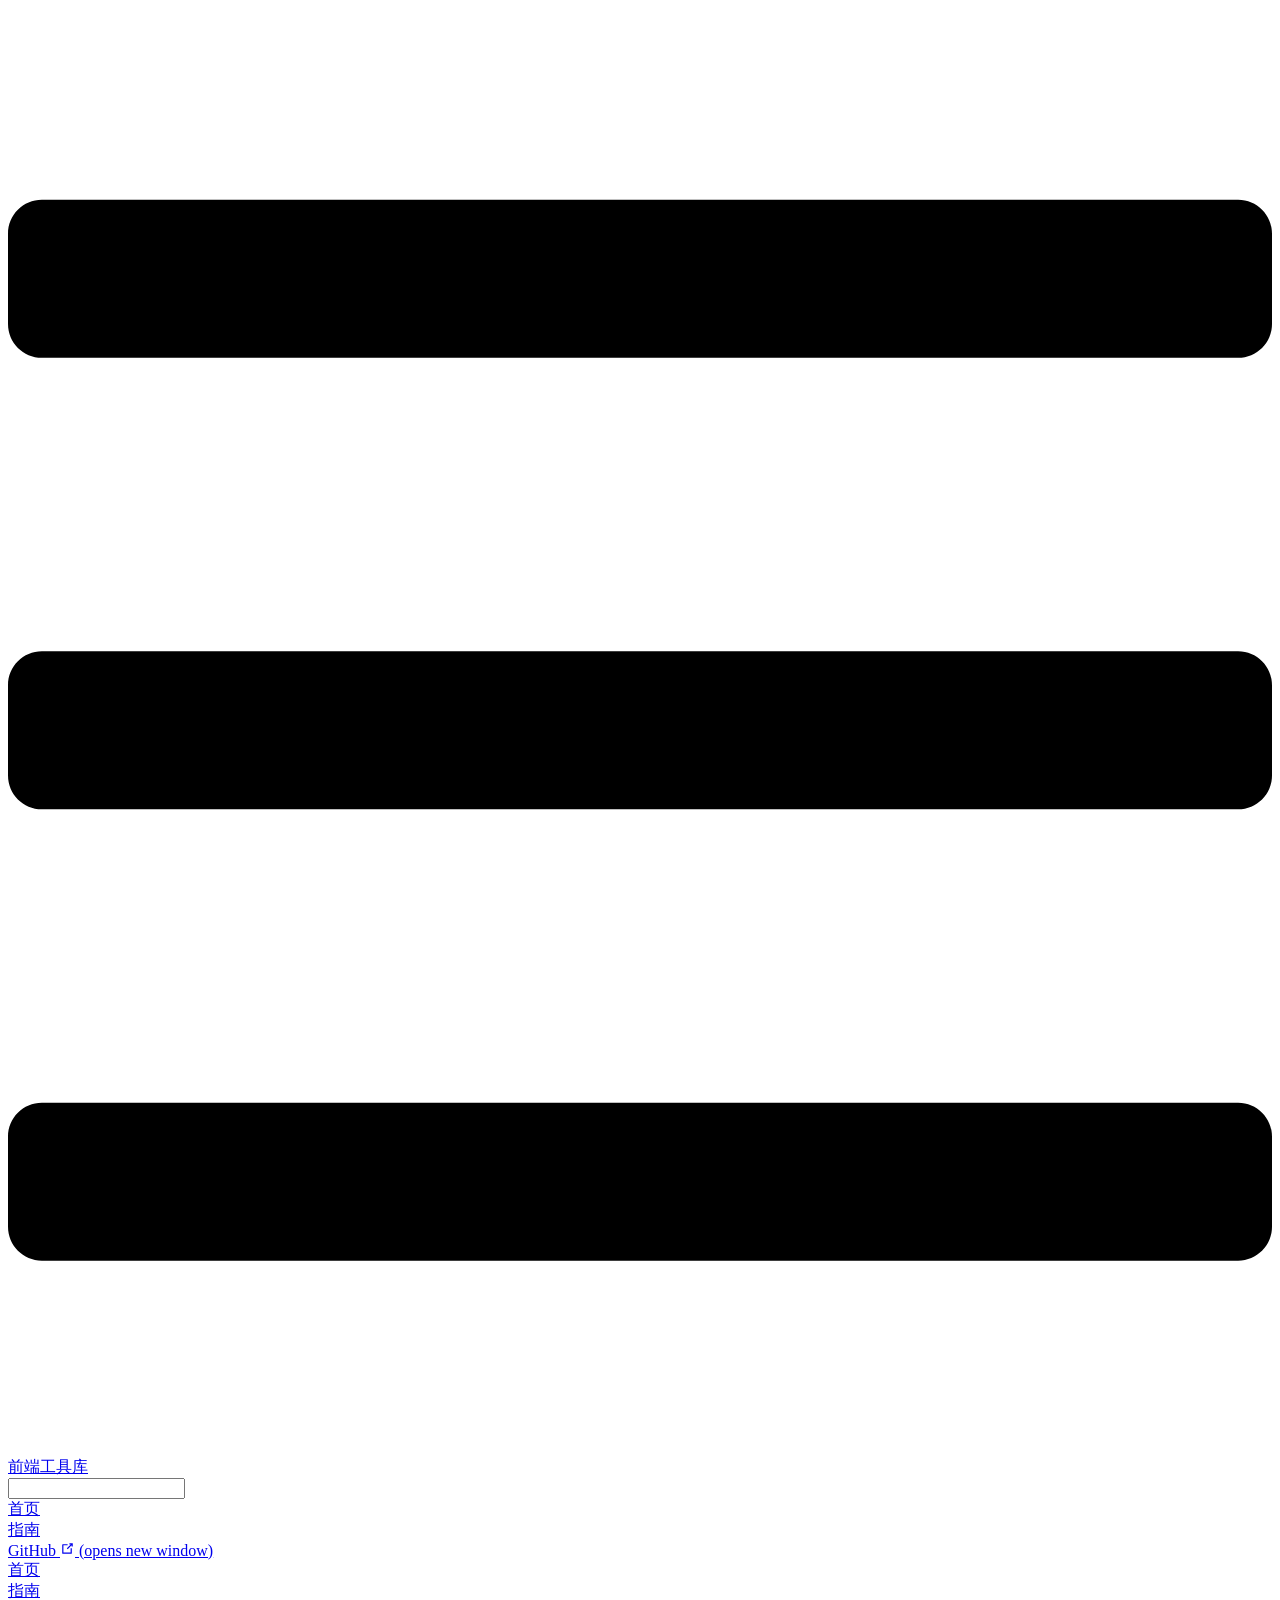
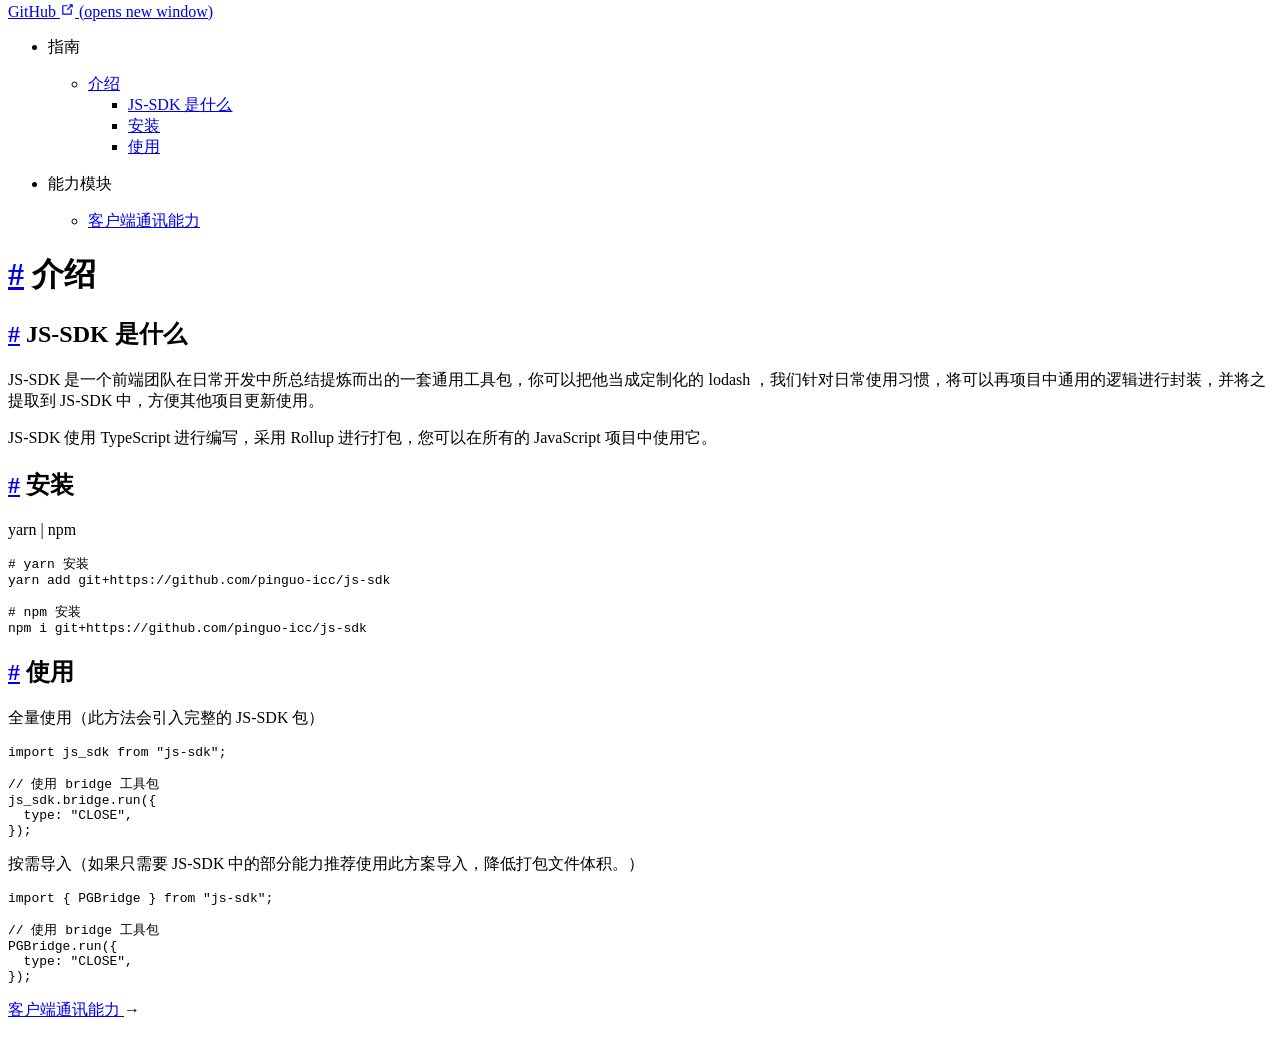
==== commit c372e2cb: "docs: github pages" ====
--- a/guide/index.html
+++ b/guide/index.html
@@ -8,23 +8,23 @@
     
     <meta name="description" content="JS-SDK">
     
-    <link rel="preload" href="/assets/css/0.styles.e8e4f3a3.css" as="style"><link rel="preload" href="/assets/js/app.d464a57c.js" as="script"><link rel="preload" href="/assets/js/2.82c97058.js" as="script"><link rel="preload" href="/assets/js/8.a027ca4c.js" as="script"><link rel="prefetch" href="/assets/js/3.20ebb424.js"><link rel="prefetch" href="/assets/js/4.e17183ed.js"><link rel="prefetch" href="/assets/js/5.d98755ae.js"><link rel="prefetch" href="/assets/js/6.32069b6c.js"><link rel="prefetch" href="/assets/js/7.48373adc.js"><link rel="prefetch" href="/assets/js/9.df35fb5a.js">
-    <link rel="stylesheet" href="/assets/css/0.styles.e8e4f3a3.css">
+    <link rel="preload" href="/js-sdk-docs/assets/css/0.styles.b4a55d33.css" as="style"><link rel="preload" href="/js-sdk-docs/assets/js/app.b78d7350.js" as="script"><link rel="preload" href="/js-sdk-docs/assets/js/2.82c97058.js" as="script"><link rel="preload" href="/js-sdk-docs/assets/js/8.dcf53e03.js" as="script"><link rel="prefetch" href="/js-sdk-docs/assets/js/3.20ebb424.js"><link rel="prefetch" href="/js-sdk-docs/assets/js/4.e17183ed.js"><link rel="prefetch" href="/js-sdk-docs/assets/js/5.d98755ae.js"><link rel="prefetch" href="/js-sdk-docs/assets/js/6.32069b6c.js"><link rel="prefetch" href="/js-sdk-docs/assets/js/7.48373adc.js"><link rel="prefetch" href="/js-sdk-docs/assets/js/9.09e9a383.js">
+    <link rel="stylesheet" href="/js-sdk-docs/assets/css/0.styles.b4a55d33.css">
   </head>
   <body>
-    <div id="app" data-server-rendered="true"><div class="theme-container"><header class="navbar"><div class="sidebar-button"><svg xmlns="http://www.w3.org/2000/svg" aria-hidden="true" role="img" viewBox="0 0 448 512" class="icon"><path fill="currentColor" d="M436 124H12c-6.627 0-12-5.373-12-12V80c0-6.627 5.373-12 12-12h424c6.627 0 12 5.373 12 12v32c0 6.627-5.373 12-12 12zm0 160H12c-6.627 0-12-5.373-12-12v-32c0-6.627 5.373-12 12-12h424c6.627 0 12 5.373 12 12v32c0 6.627-5.373 12-12 12zm0 160H12c-6.627 0-12-5.373-12-12v-32c0-6.627 5.373-12 12-12h424c6.627 0 12 5.373 12 12v32c0 6.627-5.373 12-12 12z"></path></svg></div> <a href="/" class="home-link router-link-active"><!----> <span class="site-name">前端工具库</span></a> <div class="links"><div class="search-box"><input aria-label="Search" autocomplete="off" spellcheck="false" value=""> <!----></div> <nav class="nav-links can-hide"><div class="nav-item"><a href="/" class="nav-link">
+    <div id="app" data-server-rendered="true"><div class="theme-container"><header class="navbar"><div class="sidebar-button"><svg xmlns="http://www.w3.org/2000/svg" aria-hidden="true" role="img" viewBox="0 0 448 512" class="icon"><path fill="currentColor" d="M436 124H12c-6.627 0-12-5.373-12-12V80c0-6.627 5.373-12 12-12h424c6.627 0 12 5.373 12 12v32c0 6.627-5.373 12-12 12zm0 160H12c-6.627 0-12-5.373-12-12v-32c0-6.627 5.373-12 12-12h424c6.627 0 12 5.373 12 12v32c0 6.627-5.373 12-12 12zm0 160H12c-6.627 0-12-5.373-12-12v-32c0-6.627 5.373-12 12-12h424c6.627 0 12 5.373 12 12v32c0 6.627-5.373 12-12 12z"></path></svg></div> <a href="/js-sdk-docs/" class="home-link router-link-active"><!----> <span class="site-name">前端工具库</span></a> <div class="links"><div class="search-box"><input aria-label="Search" autocomplete="off" spellcheck="false" value=""> <!----></div> <nav class="nav-links can-hide"><div class="nav-item"><a href="/js-sdk-docs/" class="nav-link">
   首页
-</a></div><div class="nav-item"><a href="/guide/" aria-current="page" class="nav-link router-link-exact-active router-link-active">
+</a></div><div class="nav-item"><a href="/js-sdk-docs/guide/" aria-current="page" class="nav-link router-link-exact-active router-link-active">
   指南
 </a></div> <a href="https://github.com/pinguo-icc/js-sdk" target="_blank" rel="noopener noreferrer" class="repo-link">
     GitHub
-    <span><svg xmlns="http://www.w3.org/2000/svg" aria-hidden="true" focusable="false" x="0px" y="0px" viewBox="0 0 100 100" width="15" height="15" class="icon outbound"><path fill="currentColor" d="M18.8,85.1h56l0,0c2.2,0,4-1.8,4-4v-32h-8v28h-48v-48h28v-8h-32l0,0c-2.2,0-4,1.8-4,4v56C14.8,83.3,16.6,85.1,18.8,85.1z"></path> <polygon fill="currentColor" points="45.7,48.7 51.3,54.3 77.2,28.5 77.2,37.2 85.2,37.2 85.2,14.9 62.8,14.9 62.8,22.9 71.5,22.9"></polygon></svg> <span class="sr-only">(opens new window)</span></span></a></nav></div></header> <div class="sidebar-mask"></div> <aside class="sidebar"><nav class="nav-links"><div class="nav-item"><a href="/" class="nav-link">
+    <span><svg xmlns="http://www.w3.org/2000/svg" aria-hidden="true" focusable="false" x="0px" y="0px" viewBox="0 0 100 100" width="15" height="15" class="icon outbound"><path fill="currentColor" d="M18.8,85.1h56l0,0c2.2,0,4-1.8,4-4v-32h-8v28h-48v-48h28v-8h-32l0,0c-2.2,0-4,1.8-4,4v56C14.8,83.3,16.6,85.1,18.8,85.1z"></path> <polygon fill="currentColor" points="45.7,48.7 51.3,54.3 77.2,28.5 77.2,37.2 85.2,37.2 85.2,14.9 62.8,14.9 62.8,22.9 71.5,22.9"></polygon></svg> <span class="sr-only">(opens new window)</span></span></a></nav></div></header> <div class="sidebar-mask"></div> <aside class="sidebar"><nav class="nav-links"><div class="nav-item"><a href="/js-sdk-docs/" class="nav-link">
   首页
-</a></div><div class="nav-item"><a href="/guide/" aria-current="page" class="nav-link router-link-exact-active router-link-active">
+</a></div><div class="nav-item"><a href="/js-sdk-docs/guide/" aria-current="page" class="nav-link router-link-exact-active router-link-active">
   指南
 </a></div> <a href="https://github.com/pinguo-icc/js-sdk" target="_blank" rel="noopener noreferrer" class="repo-link">
     GitHub
-    <span><svg xmlns="http://www.w3.org/2000/svg" aria-hidden="true" focusable="false" x="0px" y="0px" viewBox="0 0 100 100" width="15" height="15" class="icon outbound"><path fill="currentColor" d="M18.8,85.1h56l0,0c2.2,0,4-1.8,4-4v-32h-8v28h-48v-48h28v-8h-32l0,0c-2.2,0-4,1.8-4,4v56C14.8,83.3,16.6,85.1,18.8,85.1z"></path> <polygon fill="currentColor" points="45.7,48.7 51.3,54.3 77.2,28.5 77.2,37.2 85.2,37.2 85.2,14.9 62.8,14.9 62.8,22.9 71.5,22.9"></polygon></svg> <span class="sr-only">(opens new window)</span></span></a></nav>  <ul class="sidebar-links"><li><section class="sidebar-group depth-0"><p class="sidebar-heading open"><span>指南</span> <!----></p> <ul class="sidebar-links sidebar-group-items"><li><a href="/guide/" aria-current="page" class="active sidebar-link">介绍</a><ul class="sidebar-sub-headers"><li class="sidebar-sub-header"><a href="/guide/#js-sdk-是什么" class="sidebar-link">JS-SDK 是什么</a></li><li class="sidebar-sub-header"><a href="/guide/#安装" class="sidebar-link">安装</a></li><li class="sidebar-sub-header"><a href="/guide/#使用" class="sidebar-link">使用</a></li></ul></li></ul></section></li><li><section class="sidebar-group depth-0"><p class="sidebar-heading"><span>能力模块</span> <!----></p> <ul class="sidebar-links sidebar-group-items"><li><a href="/guide/bridge.html" class="sidebar-link">客户端通讯能力</a></li></ul></section></li></ul> </aside> <main class="page"> <div class="theme-default-content content__default"><h1 id="介绍"><a href="#介绍" class="header-anchor">#</a> 介绍</h1> <h2 id="js-sdk-是什么"><a href="#js-sdk-是什么" class="header-anchor">#</a> JS-SDK 是什么</h2> <p>JS-SDK 是一个前端团队在日常开发中所总结提炼而出的一套通用工具包，你可以把他当成定制化的 lodash ，我们针对日常使用习惯，将可以再项目中通用的逻辑进行封装，并将之提取到 JS-SDK 中，方便其他项目更新使用。</p> <p>JS-SDK 使用 TypeScript 进行编写，采用 Rollup 进行打包，您可以在所有的 JavaScript 项目中使用它。</p> <h2 id="安装"><a href="#安装" class="header-anchor">#</a> 安装</h2> <p>yarn | npm</p> <div class="language-bash extra-class"><pre class="language-bash"><code><span class="token comment"># yarn 安装</span>
+    <span><svg xmlns="http://www.w3.org/2000/svg" aria-hidden="true" focusable="false" x="0px" y="0px" viewBox="0 0 100 100" width="15" height="15" class="icon outbound"><path fill="currentColor" d="M18.8,85.1h56l0,0c2.2,0,4-1.8,4-4v-32h-8v28h-48v-48h28v-8h-32l0,0c-2.2,0-4,1.8-4,4v56C14.8,83.3,16.6,85.1,18.8,85.1z"></path> <polygon fill="currentColor" points="45.7,48.7 51.3,54.3 77.2,28.5 77.2,37.2 85.2,37.2 85.2,14.9 62.8,14.9 62.8,22.9 71.5,22.9"></polygon></svg> <span class="sr-only">(opens new window)</span></span></a></nav>  <ul class="sidebar-links"><li><section class="sidebar-group depth-0"><p class="sidebar-heading open"><span>指南</span> <!----></p> <ul class="sidebar-links sidebar-group-items"><li><a href="/js-sdk-docs/guide/" aria-current="page" class="active sidebar-link">介绍</a><ul class="sidebar-sub-headers"><li class="sidebar-sub-header"><a href="/js-sdk-docs/guide/#js-sdk-是什么" class="sidebar-link">JS-SDK 是什么</a></li><li class="sidebar-sub-header"><a href="/js-sdk-docs/guide/#安装" class="sidebar-link">安装</a></li><li class="sidebar-sub-header"><a href="/js-sdk-docs/guide/#使用" class="sidebar-link">使用</a></li></ul></li></ul></section></li><li><section class="sidebar-group depth-0"><p class="sidebar-heading"><span>能力模块</span> <!----></p> <ul class="sidebar-links sidebar-group-items"><li><a href="/js-sdk-docs/guide/bridge.html" class="sidebar-link">客户端通讯能力</a></li></ul></section></li></ul> </aside> <main class="page"> <div class="theme-default-content content__default"><h1 id="介绍"><a href="#介绍" class="header-anchor">#</a> 介绍</h1> <h2 id="js-sdk-是什么"><a href="#js-sdk-是什么" class="header-anchor">#</a> JS-SDK 是什么</h2> <p>JS-SDK 是一个前端团队在日常开发中所总结提炼而出的一套通用工具包，你可以把他当成定制化的 lodash ，我们针对日常使用习惯，将可以再项目中通用的逻辑进行封装，并将之提取到 JS-SDK 中，方便其他项目更新使用。</p> <p>JS-SDK 使用 TypeScript 进行编写，采用 Rollup 进行打包，您可以在所有的 JavaScript 项目中使用它。</p> <h2 id="安装"><a href="#安装" class="header-anchor">#</a> 安装</h2> <p>yarn | npm</p> <div class="language-bash extra-class"><pre class="language-bash"><code><span class="token comment"># yarn 安装</span>
 <span class="token function">yarn</span> <span class="token function">add</span> git+https://github.com/pinguo-icc/js-sdk
 
 <span class="token comment"># npm 安装</span>
@@ -41,11 +41,11 @@
 PGBridge<span class="token punctuation">.</span><span class="token function">run</span><span class="token punctuation">(</span><span class="token punctuation">{</span>
   <span class="token literal-property property">type</span><span class="token operator">:</span> <span class="token string">&quot;CLOSE&quot;</span><span class="token punctuation">,</span>
 <span class="token punctuation">}</span><span class="token punctuation">)</span><span class="token punctuation">;</span>
-</code></pre></div></div> <footer class="page-edit"><!----> <!----></footer> <div class="page-nav"><p class="inner"><!----> <span class="next"><a href="/guide/bridge.html">
+</code></pre></div></div> <footer class="page-edit"><!----> <!----></footer> <div class="page-nav"><p class="inner"><!----> <span class="next"><a href="/js-sdk-docs/guide/bridge.html">
         客户端通讯能力
       </a>
       →
     </span></p></div> </main></div><div class="global-ui"></div></div>
-    <script src="/assets/js/app.d464a57c.js" defer></script><script src="/assets/js/2.82c97058.js" defer></script><script src="/assets/js/8.a027ca4c.js" defer></script>
+    <script src="/js-sdk-docs/assets/js/app.b78d7350.js" defer></script><script src="/js-sdk-docs/assets/js/2.82c97058.js" defer></script><script src="/js-sdk-docs/assets/js/8.dcf53e03.js" defer></script>
   </body>
 </html>
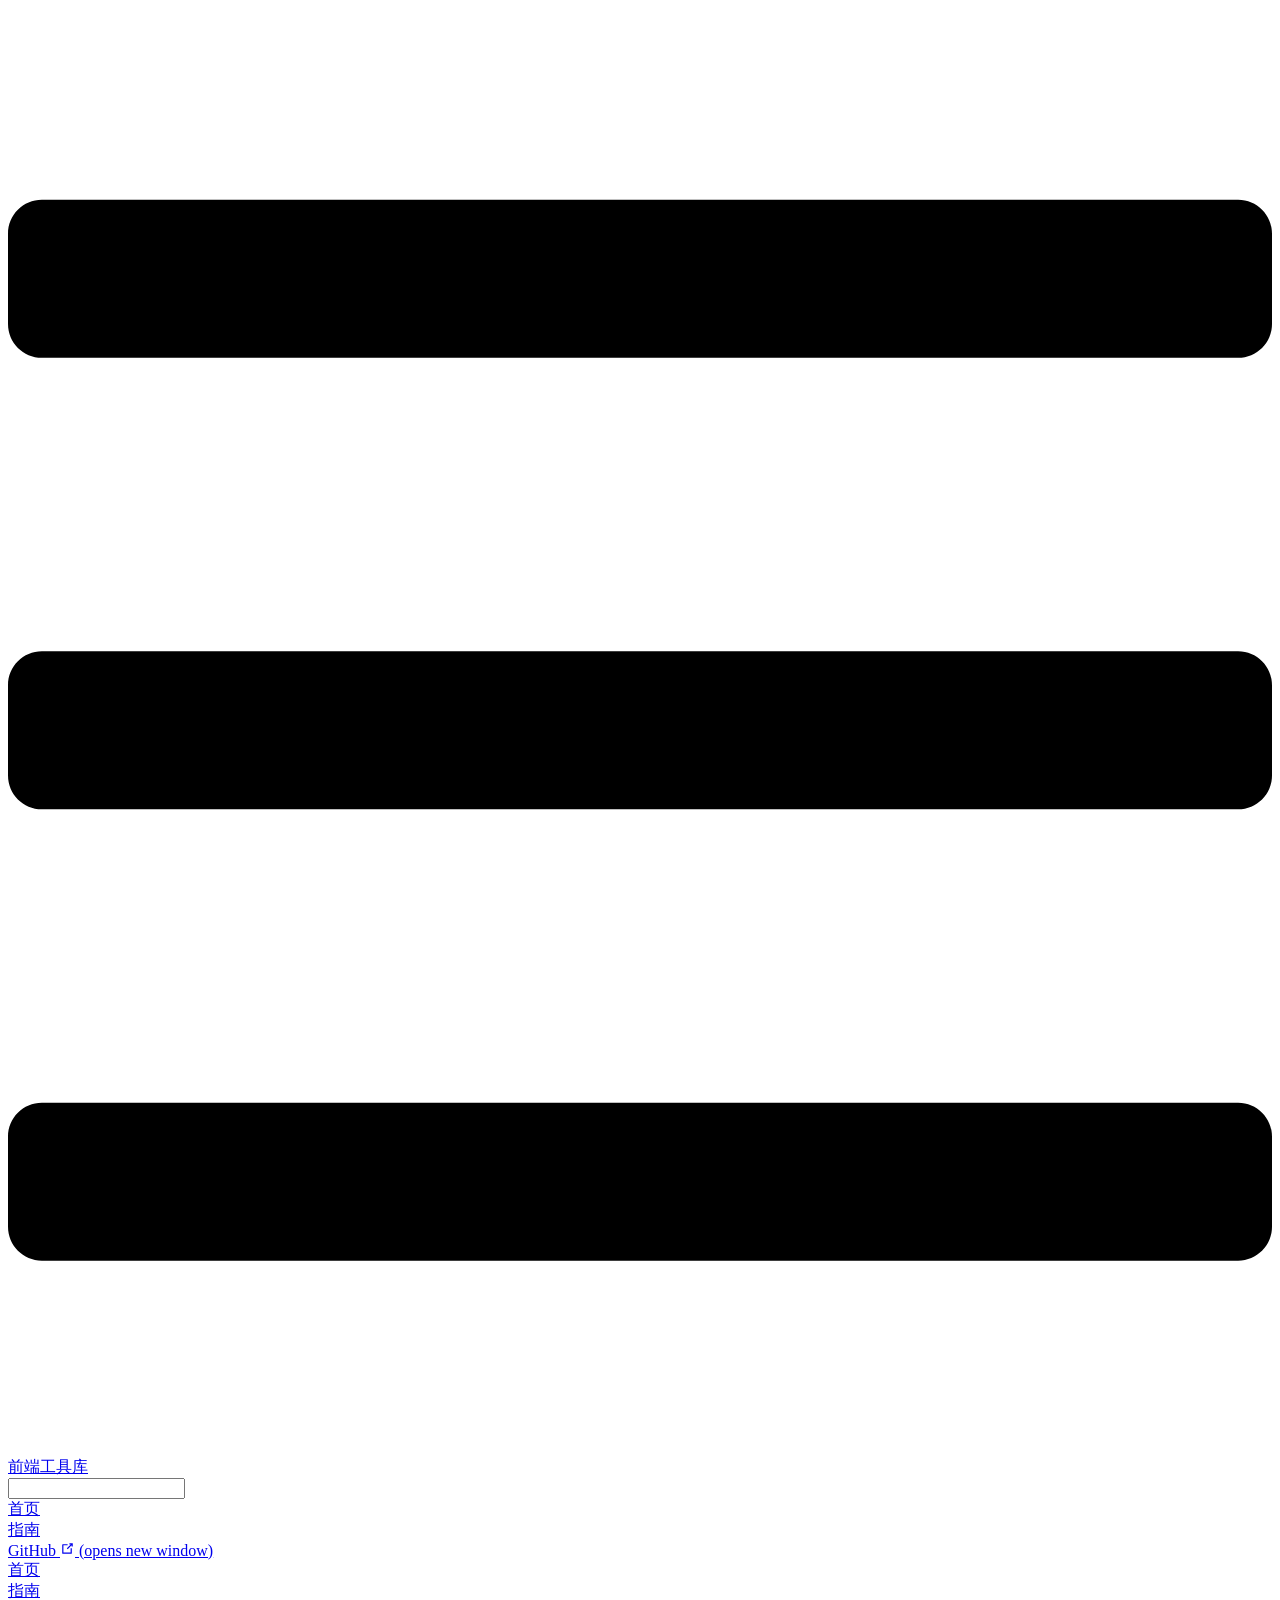
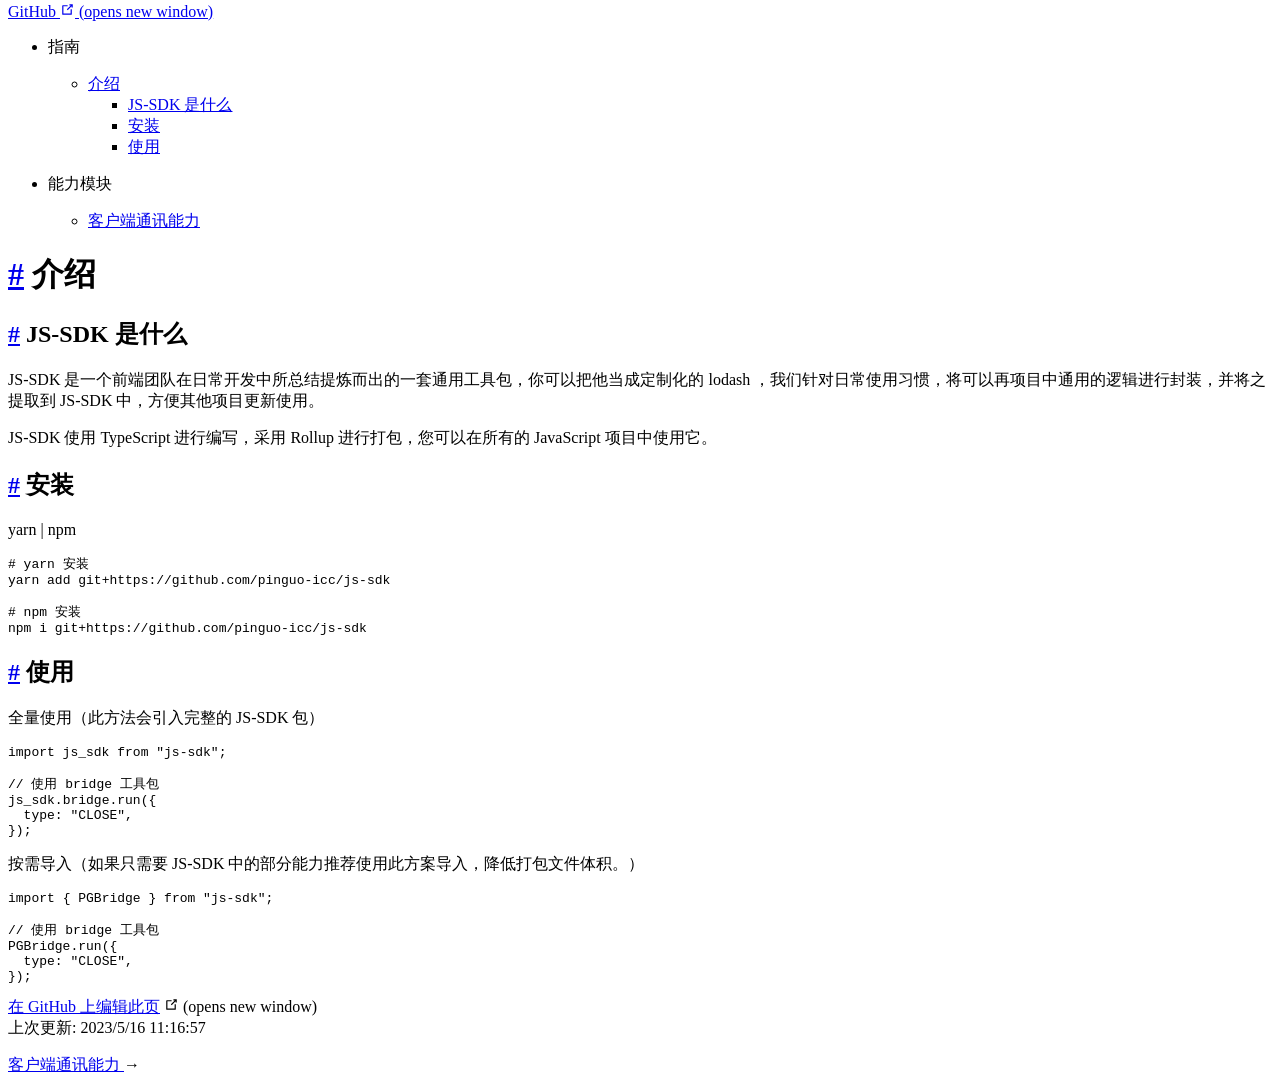
==== commit 8bdd0062: "文档更新" ====
--- a/guide/index.html
+++ b/guide/index.html
@@ -8,8 +8,8 @@
     
     <meta name="description" content="JS-SDK">
     
-    <link rel="preload" href="/js-sdk-docs/assets/css/0.styles.b4a55d33.css" as="style"><link rel="preload" href="/js-sdk-docs/assets/js/app.b78d7350.js" as="script"><link rel="preload" href="/js-sdk-docs/assets/js/2.82c97058.js" as="script"><link rel="preload" href="/js-sdk-docs/assets/js/8.dcf53e03.js" as="script"><link rel="prefetch" href="/js-sdk-docs/assets/js/3.20ebb424.js"><link rel="prefetch" href="/js-sdk-docs/assets/js/4.e17183ed.js"><link rel="prefetch" href="/js-sdk-docs/assets/js/5.d98755ae.js"><link rel="prefetch" href="/js-sdk-docs/assets/js/6.32069b6c.js"><link rel="prefetch" href="/js-sdk-docs/assets/js/7.48373adc.js"><link rel="prefetch" href="/js-sdk-docs/assets/js/9.09e9a383.js">
-    <link rel="stylesheet" href="/js-sdk-docs/assets/css/0.styles.b4a55d33.css">
+    <link rel="preload" href="/js-sdk-docs/assets/css/0.styles.b4c3f14b.css" as="style"><link rel="preload" href="/js-sdk-docs/assets/js/app.6f26869e.js" as="script"><link rel="preload" href="/js-sdk-docs/assets/js/2.bdc7cf55.js" as="script"><link rel="preload" href="/js-sdk-docs/assets/js/8.a027ca4c.js" as="script"><link rel="prefetch" href="/js-sdk-docs/assets/js/3.52a3dd2e.js"><link rel="prefetch" href="/js-sdk-docs/assets/js/4.5e306d96.js"><link rel="prefetch" href="/js-sdk-docs/assets/js/5.34b250ed.js"><link rel="prefetch" href="/js-sdk-docs/assets/js/6.4e55eca0.js"><link rel="prefetch" href="/js-sdk-docs/assets/js/7.0ffe520c.js"><link rel="prefetch" href="/js-sdk-docs/assets/js/9.504d406e.js">
+    <link rel="stylesheet" href="/js-sdk-docs/assets/css/0.styles.b4c3f14b.css">
   </head>
   <body>
     <div id="app" data-server-rendered="true"><div class="theme-container"><header class="navbar"><div class="sidebar-button"><svg xmlns="http://www.w3.org/2000/svg" aria-hidden="true" role="img" viewBox="0 0 448 512" class="icon"><path fill="currentColor" d="M436 124H12c-6.627 0-12-5.373-12-12V80c0-6.627 5.373-12 12-12h424c6.627 0 12 5.373 12 12v32c0 6.627-5.373 12-12 12zm0 160H12c-6.627 0-12-5.373-12-12v-32c0-6.627 5.373-12 12-12h424c6.627 0 12 5.373 12 12v32c0 6.627-5.373 12-12 12zm0 160H12c-6.627 0-12-5.373-12-12v-32c0-6.627 5.373-12 12-12h424c6.627 0 12 5.373 12 12v32c0 6.627-5.373 12-12 12z"></path></svg></div> <a href="/js-sdk-docs/" class="home-link router-link-active"><!----> <span class="site-name">前端工具库</span></a> <div class="links"><div class="search-box"><input aria-label="Search" autocomplete="off" spellcheck="false" value=""> <!----></div> <nav class="nav-links can-hide"><div class="nav-item"><a href="/js-sdk-docs/" class="nav-link">
@@ -41,11 +41,11 @@
 PGBridge<span class="token punctuation">.</span><span class="token function">run</span><span class="token punctuation">(</span><span class="token punctuation">{</span>
   <span class="token literal-property property">type</span><span class="token operator">:</span> <span class="token string">&quot;CLOSE&quot;</span><span class="token punctuation">,</span>
 <span class="token punctuation">}</span><span class="token punctuation">)</span><span class="token punctuation">;</span>
-</code></pre></div></div> <footer class="page-edit"><!----> <!----></footer> <div class="page-nav"><p class="inner"><!----> <span class="next"><a href="/js-sdk-docs/guide/bridge.html">
+</code></pre></div></div> <footer class="page-edit"><div class="edit-link"><a href="https://github.com/pinguo-icc/js-sdk/edit/main//docs/guide/README.md" target="_blank" rel="noopener noreferrer">在 GitHub 上编辑此页</a> <span><svg xmlns="http://www.w3.org/2000/svg" aria-hidden="true" focusable="false" x="0px" y="0px" viewBox="0 0 100 100" width="15" height="15" class="icon outbound"><path fill="currentColor" d="M18.8,85.1h56l0,0c2.2,0,4-1.8,4-4v-32h-8v28h-48v-48h28v-8h-32l0,0c-2.2,0-4,1.8-4,4v56C14.8,83.3,16.6,85.1,18.8,85.1z"></path> <polygon fill="currentColor" points="45.7,48.7 51.3,54.3 77.2,28.5 77.2,37.2 85.2,37.2 85.2,14.9 62.8,14.9 62.8,22.9 71.5,22.9"></polygon></svg> <span class="sr-only">(opens new window)</span></span></div> <div class="last-updated"><span class="prefix">上次更新:</span> <span class="time">2023/5/16 11:16:57</span></div></footer> <div class="page-nav"><p class="inner"><!----> <span class="next"><a href="/js-sdk-docs/guide/bridge.html">
         客户端通讯能力
       </a>
       →
     </span></p></div> </main></div><div class="global-ui"></div></div>
-    <script src="/js-sdk-docs/assets/js/app.b78d7350.js" defer></script><script src="/js-sdk-docs/assets/js/2.82c97058.js" defer></script><script src="/js-sdk-docs/assets/js/8.dcf53e03.js" defer></script>
+    <script src="/js-sdk-docs/assets/js/app.6f26869e.js" defer></script><script src="/js-sdk-docs/assets/js/2.bdc7cf55.js" defer></script><script src="/js-sdk-docs/assets/js/8.a027ca4c.js" defer></script>
   </body>
 </html>
